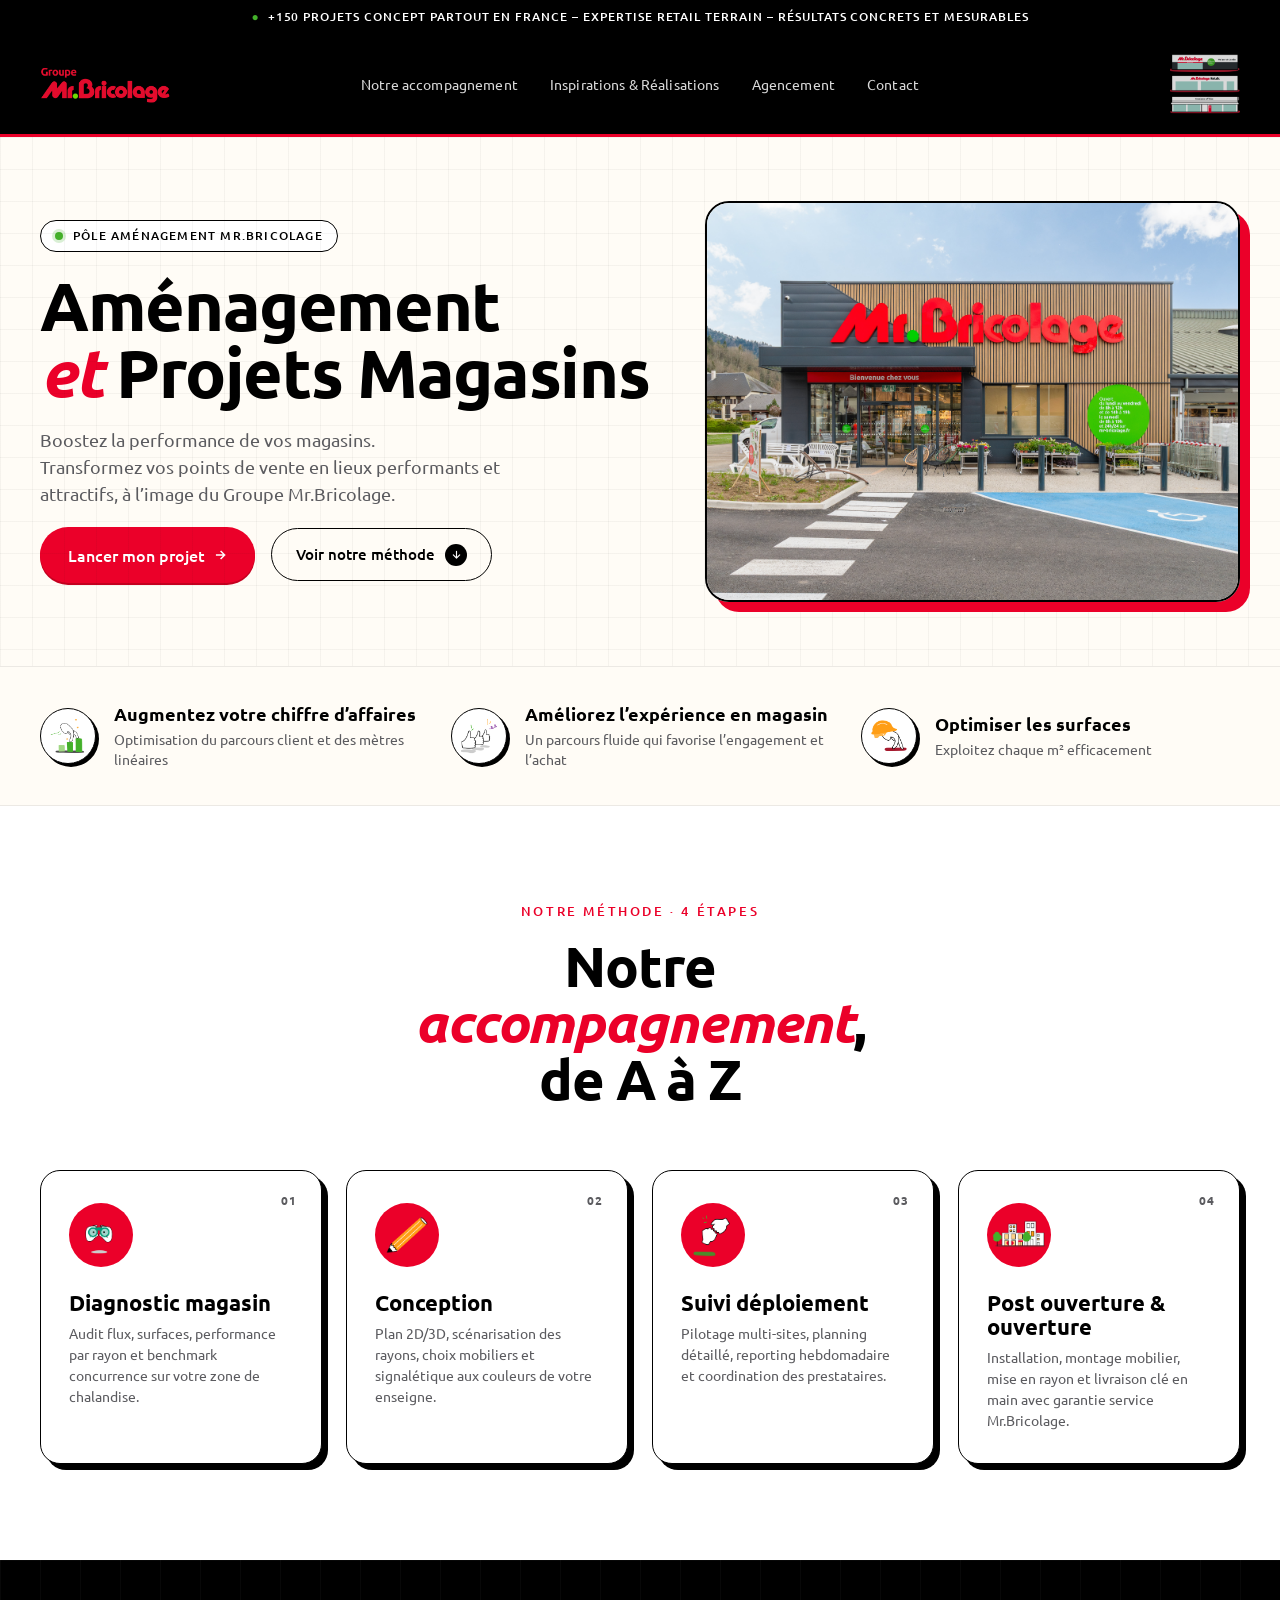
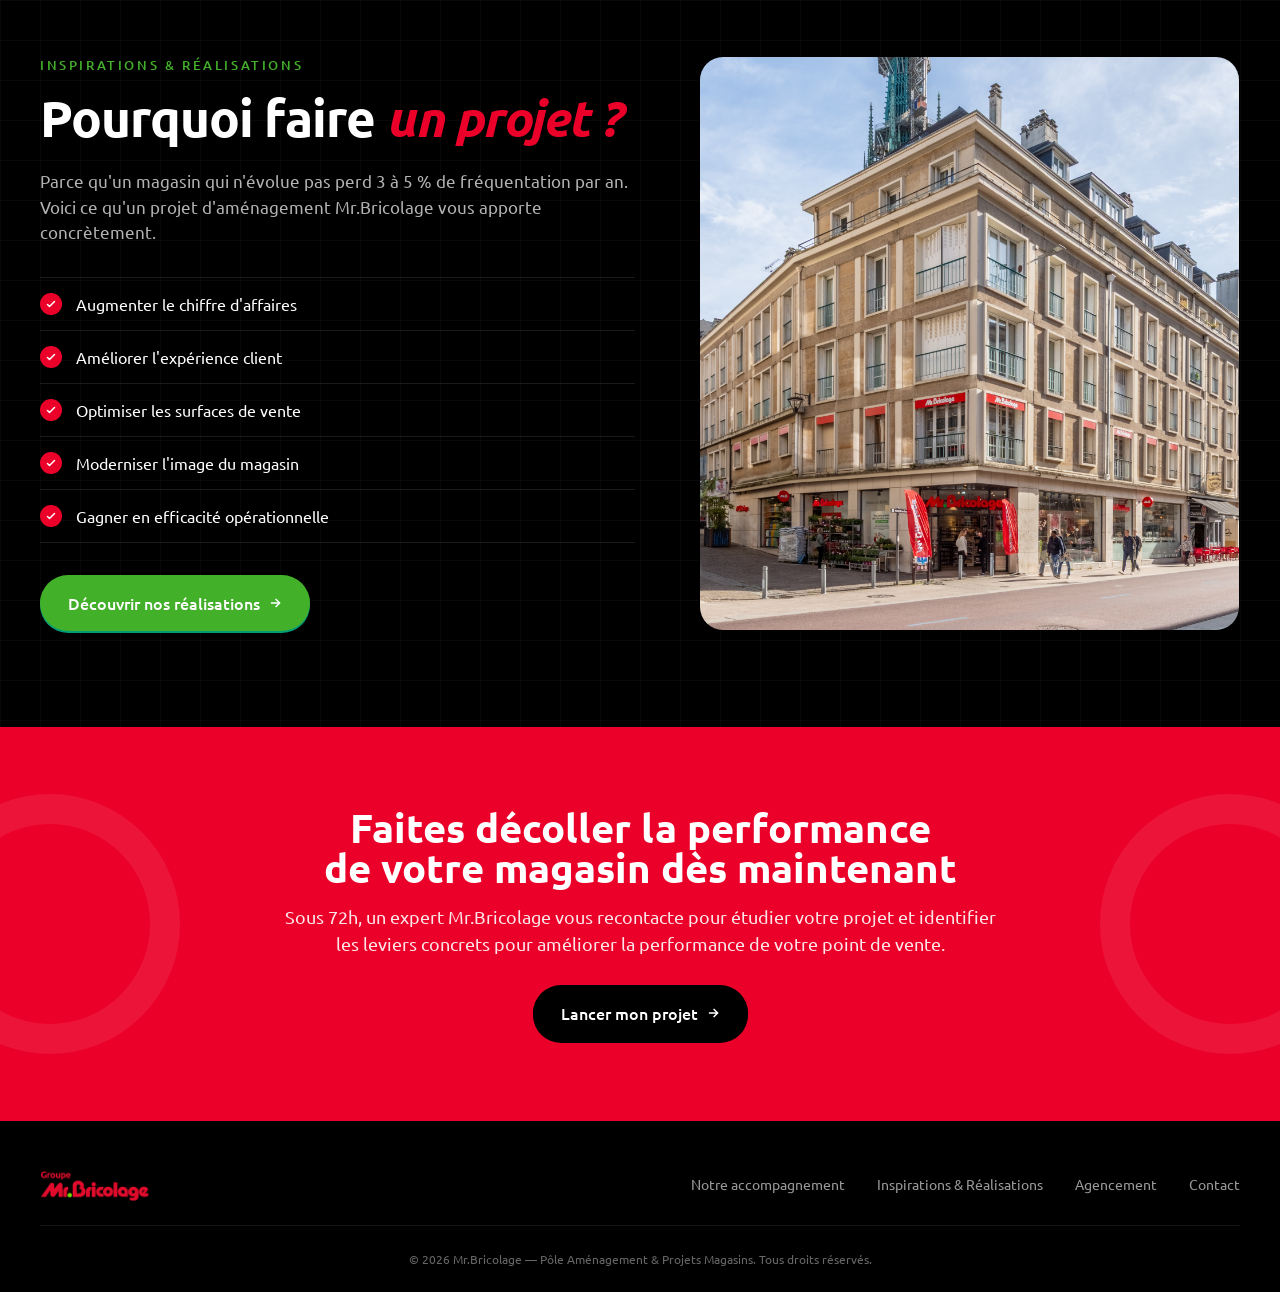
==== index.html @ 167e5263 "AAA" ====
<!DOCTYPE html>
<html lang="fr">
<head>
<meta charset="UTF-8">
<meta name="viewport" content="width=device-width, initial-scale=1.0">
<title>Mr.Bricolage — Aménagement et Projets Magasins</title>
<link rel="preconnect" href="https://fonts.googleapis.com">
<link rel="preconnect" href="https://fonts.gstatic.com" crossorigin>
<link href="https://fonts.googleapis.com/css2?family=Ubuntu:wght@300;400;500;700&display=swap" rel="stylesheet">
<link rel="stylesheet" href="styles.css">
</head>
<body>

<!-- TOP ALERT BAR -->
<div class="alert-bar">
  <span>●</span>+150 projets concept partout en France – Expertise retail terrain – Résultats concrets et mesurables
</div>

<!-- HEADER -->
<header>
  <a class="logo" href="#" onclick="window.scrollTo({top: 0, behavior: 'smooth'}); return false;">
    <img class="logo-img" src="images/logo-gpr-mb.png" alt="Groupe MB logo">
  </a>
  <nav class="main-nav">
    <a href="#">Notre accompagnement</a>
    <a href="#">Inspirations & Réalisations</a>
    <a href="#">Agencement</a>
    <a href="#contact">Contact</a>
  </nav>
  <img class="nav-all-mb" src="images/all-mb.png" alt="Toutes les enseignes Mr.Bricolage">
  <button class="burger" aria-label="Menu" onclick="this.classList.toggle('open'); document.getElementById('mobile-menu').classList.toggle('open')">
    <span></span><span></span><span></span>
  </button>
  <div class="mobile-menu" id="mobile-menu">
    <a href="#">Notre accompagnement</a>
    <a href="#">Inspirations & Réalisations</a>
    <a href="#">Agencement</a>
    <a href="#contact" onclick="document.getElementById('mobile-menu').classList.remove('open'); document.querySelector('.burger').classList.remove('open')">Contact</a>
  </div>
</header>

<!-- HERO -->
<section class="hero">
  <div class="hero-grid-bg"></div>
  <div class="hero-inner">
  <div class="hero-content">
    <div class="hero-eyebrow">Pôle Aménagement Mr.Bricolage</div>
    <h1 class="display hero-title">
      Aménagement
      <span class="line2"><em>et</em> Projets Magasins</span>
    </h1>
    <p class="hero-subtitle">Boostez la performance de vos magasins.<br>
      Transformez vos points de vente en lieux performants et attractifs, à l’image du Groupe Mr.Bricolage.</p>
    <div class="hero-actions">
      <a href="#contact" class="btn-cta large">
        Lancer mon projet
        <svg fill="none" stroke="currentColor" stroke-width="2.5" viewBox="0 0 24 24"><path d="M5 12h14M13 5l7 7-7 7"/></svg>
      </a>
      <a href="#accompagnement" class="btn-outline">
        Voir notre méthode
        <span class="arrow-down">
          <svg fill="none" stroke="currentColor" stroke-width="2.5" viewBox="0 0 24 24"><path d="M12 5v14M5 13l7 7 7-7" stroke-linecap="round" stroke-linejoin="round"/></svg>
        </span>
      </a>
    </div>
  </div>
  
    <div class="hero-image">
      <img src="images/mb-magasin-1.jpeg" alt="Magasin Mr.Bricolage aménagé">
    </div>
  </div>
</section>

<!-- BENEFIT STRIP -->
<div class="benefit-strip">
  <div class="benefit-grid">
    <div class="benefit">
        <div class="benefit-icon">
          <img src="images\mb-evo-vert.png" alt="illustration-pièce">
        </div>
        <div class="benefit-text">
        <strong>Augmentez votre chiffre d’affaires</strong>
        <span>Optimisation du parcours client et des mètres linéaires</span>
      </div>
    </div>
    <div class="benefit">
      <div class="benefit-icon">
        <img src="images\mb-pouces.png" alt="illustration-pouces">
      </div>
      <div class="benefit-text">
        <strong>Améliorez l’expérience en magasin</strong>
        <span>Un parcours fluide qui favorise l’engagement et l’achat</span>
      </div>
    </div>
    <div class="benefit">
      <div class="benefit-icon">
        <img src="images\mb-casque.png" alt="illustration-casque">
      </div>
      <div class="benefit-text">
        <strong>Optimiser les surfaces</strong>
        <span>Exploitez chaque m² efficacement</span>
      </div>
    </div>
  </div>
</div>


<!-- NOTRE ACCOMPAGNEMENT -->
<section class="section" id="accompagnement">
  <div class="section-inner">
    <div class="section-header">
      <div class="section-eyebrow">Notre méthode · 4 étapes</div>
      <h2 class="display section-title">Notre <em>accompagnement</em>,<br>de A à Z</h2>
    </div>

    <div class="accompagnement-grid">
      <div class="acc-card">
        <div class="acc-num">01</div>
        <div class="acc-icon">
          <img src="images\mb-jumelles.png" alt="ilustration-jumelles">
        </div>
        <h3 class="acc-title">Diagnostic magasin</h3>
        <p class="acc-desc">Audit flux, surfaces, performance par rayon et benchmark concurrence sur votre zone de chalandise.</p>
      </div>

      <div class="acc-card">
        <div class="acc-num">02</div>
        <div class="acc-icon">
          <img src="images\mb-crayon.png" alt="ilustration-crayon">
        </div>
        <h3 class="acc-title">Conception</h3>
        <p class="acc-desc">Plan 2D/3D, scénarisation des rayons, choix mobiliers et signalétique aux couleurs de votre enseigne.</p>
      </div>

      <div class="acc-card">
        <div class="acc-num">03</div>
        <div class="acc-icon">
          <img src="images\mb-check.png" alt="ilustration-check">
        </div>  
        <h3 class="acc-title">Suivi déploiement</h3>
        <p class="acc-desc">Pilotage multi-sites, planning détaillé, reporting hebdomadaire et coordination des prestataires.</p>
      </div>

      <div class="acc-card">
        <div class="acc-num">04</div>
        <div class="acc-icon">
          <img src="images\mb-magasin.png" alt="ilustration-magasin">
        </div>
        <h3 class="acc-title">Post ouverture & ouverture</h3>
        <p class="acc-desc">Installation, montage mobilier, mise en rayon et livraison clé en main avec garantie service Mr.Bricolage.</p>
      </div>
    </div>
  </div>
</section>


<!-- INSPIRATIONS & REALISATIONS - PLACEHOLDERS -->
<section class="inspirations" id="inspirations">
  <div class="inspirations-inner">
    

    <div>
      <div class="insp-eyebrow">Inspirations & Réalisations</div>
      <h2 class="display insp-title">Pourquoi faire <em>un projet&nbsp;?</em></h2>
      <p class="insp-sub">Parce qu'un magasin qui n'évolue pas perd 3 à 5 % de fréquentation par an. Voici ce qu'un projet d'aménagement Mr.Bricolage vous apporte concrètement.</p>

      <ul class="why-list">
        <li>
          <span class="check">
            <svg width="12" height="12" fill="none" stroke="white" stroke-width="3" viewBox="0 0 24 24"><path d="M5 13l4 4L19 7" stroke-linecap="round" stroke-linejoin="round"/></svg>
          </span>
          Augmenter le chiffre d'affaires
        </li>
        <li>
          <span class="check">
            <svg width="12" height="12" fill="none" stroke="white" stroke-width="3" viewBox="0 0 24 24"><path d="M5 13l4 4L19 7" stroke-linecap="round" stroke-linejoin="round"/></svg>
          </span>
          Améliorer l'expérience client
        </li>
        <li>
          <span class="check">
            <svg width="12" height="12" fill="none" stroke="white" stroke-width="3" viewBox="0 0 24 24"><path d="M5 13l4 4L19 7" stroke-linecap="round" stroke-linejoin="round"/></svg>
          </span>
          Optimiser les surfaces de vente
        </li>
        <li>
          <span class="check">
            <svg width="12" height="12" fill="none" stroke="white" stroke-width="3" viewBox="0 0 24 24"><path d="M5 13l4 4L19 7" stroke-linecap="round" stroke-linejoin="round"/></svg>
          </span>
          Moderniser l'image du magasin
        </li>
        <li>
          <span class="check">
            <svg width="12" height="12" fill="none" stroke="white" stroke-width="3" viewBox="0 0 24 24"><path d="M5 13l4 4L19 7" stroke-linecap="round" stroke-linejoin="round"/></svg>
          </span>
          Gagner en efficacité opérationnelle
        </li>
      </ul>

      <a href="#contact" class="btn-cta green large">
        Découvrir nos réalisations
        <svg fill="none" stroke="currentColor" stroke-width="2.5" viewBox="0 0 24 24"><path d="M5 12h14M13 5l7 7-7 7"/></svg>
      </a>
    </div>
    <div class="insp-image">
      <img src="images\mb-magasin-2.jpeg" alt="Magasin Mr.Bricolage aménagé">
    </div>
  </div>
</section>

<!-- CTA BAND -->
<section class="cta-band" id="contact">
  <div class="cta-band-inner">
    <h2>Faites décoller la performance<br> de votre magasin dès maintenant</h2>
    <p>Sous 72h, un expert Mr.Bricolage vous recontacte pour étudier votre projet et identifier les leviers concrets pour améliorer la performance de votre point de vente.

 </p>
    <a href="#" class="btn-cta dark large">
      Lancer mon projet
      <svg fill="none" stroke="currentColor" stroke-width="2.5" viewBox="0 0 24 24"><path d="M5 12h14M13 5l7 7-7 7"/></svg>
    </a>
  </div>
</section>

<!-- FOOTER -->
<footer>
  <div class="footer-inner">
    <img class="logo-img" src="images\logo-gpr-mb.png" alt="Groupe MB logo">
    <div class="footer-links">
      <a href="#">Notre accompagnement</a>
      <a href="#">Inspirations & Réalisations</a>
      <a href="#">Agencement</a>
      <a href="#contact">Contact</a>
    </div>
  </div>
  <div class="footer-bottom">
    © 2026 Mr.Bricolage — Pôle Aménagement & Projets Magasins. Tous droits réservés.
  </div>
</footer>

</body>
</html>
---- styles.css ----
:root {
    --brico-red: #eb0029;
    --brico-red-dark: #C4001F;
    --brico-green: #43b02a;
    --brico-green-dark: #009b77;
    --brico-black: #000000;
    --brico-cream: #FFFFFF;
    --brico-paper: #FFFCF6;
    --brico-line: #1A1A1C;
    --brico-grey: #5B5B5F;
    --brico-grey-light: #ECE7DD;
  }

  * { box-sizing: border-box; margin: 0; padding: 0; }
  html { scroll-behavior: smooth; }

  body {
    font-family: 'Ubuntu', sans-serif;
    background: var(--brico-cream);
    color: var(--brico-black);
    line-height: 1.5;
    overflow-x: hidden;
    -webkit-font-smoothing: antialiased;
  }

  .display { font-family: 'Ubuntu', sans-serif; font-weight: 700; letter-spacing: -0.02em; }

  /* ===== TOP ALERT BAR ===== */
  .alert-bar {
    background: var(--brico-black);
    color: white;
    font-size: 12px;
    padding: 8px 0;
    text-align: center;
    letter-spacing: 0.08em;
    text-transform: uppercase;
    font-weight: 500;
  }
  .alert-bar span { color: var(--brico-green); margin-right: 8px; }

  /* ===== HEADER ===== */
  header {
    background: var(--brico-black);
    padding: 20px 40px;
    display: flex;
    align-items: center;
    justify-content: space-between;
    position: sticky;
    top: 0;
    z-index: 100;
    border-bottom: 3px solid var(--brico-red);
  }
  .logo {
  display: flex;
  align-items: center;
  cursor: pointer;
  text-decoration: none;
  transition: opacity 0.2s;
}

.logo:hover {
  opacity: 0.8;
}



  .logo-img { height: 38px; display: block; }
  .logo-divider {
    width: 1px;
    height: 26px;
    background: rgba(255,255,255,0.2);
  }
  .logo-tagline {
    color: white;
    font-family: 'Ubuntu', sans-serif;
    font-weight: 500;
    font-size: 14px;
    letter-spacing: -0.01em;
    line-height: 1.1;
  }
  .logo-tagline small {
    display: block;
    font-size: 10px;
    color: rgba(255,255,255,0.55);
    text-transform: uppercase;
    letter-spacing: 0.15em;
    font-weight: 400;
    margin-top: 2px;
  }

nav.main-nav {
  position: absolute;
  left: 50%;
  transform: translateX(-50%);
  display: flex;
  align-items: center;
  gap: 32px;
}
nav.main-nav a {
  color: rgba(255,255,255,0.85);
  text-decoration: none;
  font-weight: 400;
  font-size: 14px;
  letter-spacing: 0.01em;
  transition: color 0.2s;
  position: relative;
}
nav.main-nav a:hover { color: white; }
nav.main-nav a:hover::after {
  content: '';
  position: absolute;
  bottom: -6px;
  left: 0; right: 0;
  height: 2px;
  background: var(--brico-green);
}
.nav-all-mb {
  height: 60px;
  max-height: 100%;
  object-fit: contain;
  opacity: 0.85;
  margin-left: 8px;
  transition: opacity 0.2s;
}
.nav-all-mb:hover { opacity: 1; }

/* Burger */
.burger {
  display: none;
  flex-direction: column;
  justify-content: center;
  gap: 5px;
  background: none;
  border: 1.5px solid rgba(255,255,255,0.3);
  border-radius: 8px;
  padding: 8px 10px;
  cursor: pointer;
}
.burger span {
  display: block;
  width: 20px;
  height: 2px;
  background: white;
  border-radius: 2px;
  transition: all 0.25s ease;
  transform-origin: center;
}
/* Animation croix */
.burger.open span:nth-child(1) { transform: translateY(7px) rotate(45deg); }
.burger.open span:nth-child(2) { opacity: 0; transform: scaleX(0); }
.burger.open span:nth-child(3) { transform: translateY(-7px) rotate(-45deg); }

/* Menu mobile */
.mobile-menu {
  display: none;
  position: absolute;
  top: 100%;
  left: 0; right: 0;
  background: var(--brico-black);
  border-top: 1px solid rgba(255,255,255,0.08);
  border-bottom: 3px solid var(--brico-red);
  flex-direction: column;
  padding: 8px 0;
  z-index: 99;
}
.mobile-menu.open { display: flex; }
.mobile-menu a {
  color: rgba(255,255,255,0.85);
  text-decoration: none;
  font-size: 15px;
  font-weight: 400;
  padding: 14px 24px;
  border-bottom: 1px solid rgba(255,255,255,0.06);
  transition: background 0.15s, color 0.15s;
}
.mobile-menu a:last-child { border-bottom: none; }
.mobile-menu a:hover { background: rgba(255,255,255,0.05); color: white; }

@media (max-width: 980px) {
  nav.main-nav { display: none; }
  .nav-all-mb { display: none; }
  .burger { display: flex; }
}

  .btn-cta {
    background: var(--brico-red);
    color: white;
    padding: 12px 22px;
    border: none;
    border-radius: 999px;
    font-family: 'Ubuntu', sans-serif;
    font-weight: 500;
    font-size: 14px;
    cursor: pointer;
    text-decoration: none;
    display: inline-flex;
    align-items: center;
    gap: 8px;
    transition: all 0.2s;
    box-shadow: 0 2px 0 var(--brico-red-dark);
  }
  .btn-cta:hover {
    transform: translateY(-1px);
    box-shadow: 0 4px 0 var(--brico-red-dark);
    background: #FF1A38;
  }
  .btn-cta:active {
    transform: translateY(2px);
    box-shadow: 0 0 0 var(--brico-red-dark);
  }
  .btn-cta svg { width: 14px; height: 14px; }

  /* ===== HERO ===== */
  .hero {
    background: var(--brico-paper);
    padding: 0 40px 64px;
    position: relative;
  }
  .hero-grid-bg {
    position: absolute;
    inset: 0;
    background-image:
      linear-gradient(rgba(14,14,16,0.04) 1px, transparent 1px),
      linear-gradient(90deg, rgba(14,14,16,0.04) 1px, transparent 1px);
    background-size: 32px 32px;
    pointer-events: none;
  }

  .hero-inner {
    max-width: 1280px;
    margin: 0 auto;
    display: grid;
    grid-template-columns: 1fr 1fr;
    gap: 56px;
    align-items: center;
    padding-top: 64px;
  }

  .hero-content {
    display: flex;
    flex-direction: column;
    align-items: flex-start;
    gap: 20px;
  }

  .hero-eyebrow {
    display: inline-flex;
    align-items: center;
    gap: 10px;
    background: white;
    border: 1.5px solid var(--brico-black);
    padding: 6px 14px;
    border-radius: 999px;
    font-size: 12px;
    font-weight: 500;
    text-transform: uppercase;
    letter-spacing: 0.1em;
  }
  .hero-eyebrow::before {
    content: '';
    width: 8px;
    height: 8px;
    background: var(--brico-green);
    border-radius: 50%;
    box-shadow: 0 0 0 3px rgba(67,176,42,0.2);
  }

  .hero-title {
    font-size: clamp(38px, 5.5vw, 68px);
    line-height: 0.98;
    margin: 0;
  }

  .hero-subtitle {
    font-size: 18px;
    color: var(--brico-grey);
    max-width: 520px;
    line-height: 1.5;
    margin: 0;
  }

  .hero-actions {
    display: flex;
    align-items: center;
    gap: 16px;
    flex-wrap: wrap;
    margin: 0;
  }

  /* Image hero — traitement graphique néo-brutaliste */
  .hero-image {
    position: relative;
    width: 100%;
    aspect-ratio: 4 / 3;
    border-radius: 24px;
    border: 2px solid var(--brico-black);
    box-shadow: 10px 10px 0 var(--brico-red);
    overflow: hidden;
    flex-shrink: 0;
  }

  .hero-image img {
    width: 100%;
    height: 100%;
    object-fit: cover;
    display: block;
  }



 
  @media (max-width: 980px) {
    .hero {
      padding: 0 24px 48px;
    }
    .hero-inner {
      grid-template-columns: 1fr;
      padding-top: 48px;
      gap: 36px;
    }
    .hero-image {
      aspect-ratio: 16 / 9;
      max-width: 560px;
      margin: 0 auto;
      box-shadow: 6px 6px 0 var(--brico-red);
    }
  }

  .hero-title .line2 {
    display: block;
    color: var(--brico-black);
    white-space: nowrap;
  }
  .hero-title .line2 em {
    font-style: italic;
    color: var(--brico-red);
    font-weight: 700;
  }
  .btn-cta.large {
    padding: 16px 28px;
    font-size: 16px;
  }

  /* Nouveau bouton "Voir notre méthode" — outline, indique scroll */
  .btn-outline {
    background: transparent;
    color: var(--brico-black);
    padding: 14px 24px;
    border: 1.5px solid var(--brico-black);
    border-radius: 999px;
    font-family: 'Ubuntu', sans-serif;
    font-weight: 500;
    font-size: 15px;
    cursor: pointer;
    text-decoration: none;
    display: inline-flex;
    align-items: center;
    gap: 10px;
    transition: all 0.25s ease;
    position: relative;
    overflow: hidden;
  }
  .btn-outline .arrow-down {
    width: 22px;
    height: 22px;
    border-radius: 50%;
    background: var(--brico-black);
    color: white;
    display: grid;
    place-items: center;
    transition: transform 0.25s ease;
  }
  .btn-outline .arrow-down svg { width: 11px; height: 11px; }
  .btn-outline:hover {
    background: var(--brico-black);
    color: white;
  }
  .btn-outline:hover .arrow-down {
    background: var(--brico-green);
    transform: translateY(3px);
  }

 
  
   /* ===== BENEFIT STRIP ===== */
  .benefit-strip {
    background: var(--brico-paper);
    padding: 36px 40px;
    border-top: 1px solid rgba(14,14,16,0.08);
    border-bottom: 1px solid rgba(14,14,16,0.08);
  }
  .benefit-grid {
    max-width: 1280px;
    margin: 0 auto;
    display: grid;
    grid-template-columns: repeat(3, 1fr);
    gap: 32px;
  }
  .benefit {
    display: flex;
    align-items: center;
    gap: 18px;
  }
  .benefit-icon {
    width: 56px;
    height: 56px;
    flex-shrink: 0;
    background: white;
    border: 1.5px solid var(--brico-black);
    border-radius: 50%;
    display: grid;
    place-items: center;
    color: var(--brico-red);
    box-shadow: 3px 3px 0 var(--brico-black);
  }
  .benefit-text { line-height: 1.25; }
  .benefit-text strong {
    font-family: 'Ubuntu', sans-serif;
    font-weight: 700;
    font-size: 18px;
    display: block;
    margin-bottom: 2px;
  }
  .benefit-text span { color: var(--brico-grey); font-size: 14px; }

  /* ===== SECTION GENERIQUE ===== */
  .section {
    padding: 96px 40px;
    position: relative;
  }
  .section-inner { max-width: 1280px; margin: 0 auto; }

  .section-header {
    text-align: center;
    margin-bottom: 64px;
  }
  .section-eyebrow {
    color: var(--brico-red);
    font-family: 'Ubuntu', sans-serif;
    font-weight: 500;
    text-transform: uppercase;
    letter-spacing: 0.2em;
    font-size: 13px;
    margin-bottom: 16px;
  }
  .section-title {
    font-size: clamp(36px, 4.5vw, 56px);
    line-height: 1;
    max-width: 18ch;
    margin: 0 auto;
  }
  .section-title em { color: var(--brico-red); font-style: italic; }

  .accompagnement-grid {
    display: grid;
    grid-template-columns: repeat(4, 1fr);
    gap: 24px;
  }
  .acc-card {
    background: white;
    border: 1.5px solid var(--brico-black);
    border-radius: 20px;
    padding: 32px 28px;
    position: relative;
    transition: all 0.3s cubic-bezier(0.4, 0, 0.2, 1);
    box-shadow: 6px 6px 0 var(--brico-black);
  }
  .acc-card:hover {
    transform: translate(-3px, -3px);
    box-shadow: 9px 9px 0 var(--brico-red);
  }
  .acc-num {
    position: absolute;
    top: 20px;
    right: 24px;
    font-family: 'Ubuntu', sans-serif;
    font-weight: 700;
    font-size: 12px;
    color: var(--brico-grey);
    letter-spacing: 0.1em;
  }
 .acc-icon {
    width: 64px;
    height: 64px;
    background: var(--brico-red);
    border-radius: 50%;
    display: grid;
    place-items: center;
    color: white;
    margin-bottom: 24px;
    position: relative;
  }

  .acc-card:nth-child(2) .acc-icon { background: var(--brico-red); }
  .acc-card:nth-child(3) .acc-icon { background: var(--brico-red); }
  .acc-card:nth-child(4) .acc-icon { background: var(--brico-red); }



  .acc-title {
    font-family: 'Ubuntu', sans-serif;
    font-weight: 700;
    font-size: 22px;
    margin-bottom: 8px;
    line-height: 1.1;
  }
  .acc-desc {
    color: var(--brico-grey);
    font-size: 14px;
    line-height: 1.5;
  }

  /* ===== INSPIRATIONS - PLACEHOLDERS ===== */
  .inspirations {
    background: var(--brico-black);
    color: white;
    padding: 96px 40px;
    position: relative;
    overflow: hidden;
  }
  .inspirations::before {
    content: '';
    position: absolute;
    inset: 0;
    background-image:
      linear-gradient(rgba(255,255,255,0.03) 1px, transparent 1px),
      linear-gradient(90deg, rgba(255,255,255,0.03) 1px, transparent 1px);
    background-size: 40px 40px;
    pointer-events: none;
  }
  .inspirations-inner {
    max-width: 1280px;
    margin: 0 auto;
    display: grid;
    grid-template-columns: 1.1fr 1fr;
    gap: 64px;
    align-items: center;
    position: relative;
  }
  .insp-eyebrow {
    color: var(--brico-green);
    font-family: 'Ubuntu', sans-serif;
    font-weight: 500;
    text-transform: uppercase;
    letter-spacing: 0.2em;
    font-size: 13px;
    margin-bottom: 16px;
  }
  .insp-title {
    font-size: clamp(36px, 4vw, 52px);
    line-height: 1;
    margin-bottom: 24px;
  }
  .insp-title em { color: var(--brico-red); font-style: italic; }
  .insp-sub {
    color: rgba(255,255,255,0.7);
    font-size: 17px;
    margin-bottom: 32px;
    line-height: 1.5;
  }

  .why-list { list-style: none; margin-bottom: 32px; }
  .why-list li {
    display: flex;
    align-items: flex-start;
    gap: 14px;
    padding: 14px 0;
    border-top: 1px solid rgba(255,255,255,0.1);
    font-size: 16px;
    font-weight: 400;
  }
  .why-list li:last-child { border-bottom: 1px solid rgba(255,255,255,0.1); }
  .why-list .check {
    width: 22px;
    height: 22px;
    border-radius: 50%;
    background: var(--brico-red);
    flex-shrink: 0;
    display: grid;
    place-items: center;
    margin-top: 1px;
  }

  .btn-cta.green {
    background: var(--brico-green);
    box-shadow: 0 2px 0 var(--brico-green-dark);
  }
  .btn-cta.green:hover {
    background: #4FC033;
    box-shadow: 0 4px 0 var(--brico-green-dark);
  }

  /* ===== INSPIRATIONS IMAGE ===== */
  .insp-image {
    position: relative;
    width: 100%;
    height: 100%;
    min-height: 500px;
    border: 1.5px solid var(--brico-black);
    border-radius: 24px;
    overflow: hidden;
    transition: all 0.3s cubic-bezier(0.4, 0, 0.2, 1);
  }
  .insp-image:hover {
    transform: translate(-4px, -4px);
    box-shadow: 12px 12px 0 var(--brico-red);
  }
  .insp-image img {
    width: 100%;
    height: 100%;
    object-fit: cover;
    display: block;
  }

  @media (max-width: 980px) {
    .insp-image {
      min-height: 380px;
    }
  }

  /* ===== CTA BAND ===== */
  .cta-band {
    background: var(--brico-red);
    color: white;
    padding: 80px 40px;
    text-align: center;
    position: relative;
    overflow: hidden;
  }
  .cta-band::before, .cta-band::after {
    content: '';
    position: absolute;
    top: 50%;
    width: 200px;
    height: 200px;
    border: 30px solid rgba(255,255,255,0.08);
    border-radius: 50%;
    transform: translateY(-50%);
  }
  .cta-band::before { left: -80px; }
  .cta-band::after { right: -80px; }

  .cta-band-inner { max-width: 720px; margin: 0 auto; position: relative; z-index: 10; }
  .cta-band h2 {
    font-family: 'Ubuntu', sans-serif;
    font-weight: 700;
    font-size: clamp(32px, 4vw, 40px);
    line-height: 1;
    margin-bottom: 16px;
  }
  .cta-band p {
    font-size: 18px;
    opacity: 0.9;
    margin-bottom: 28px;
  }
  .btn-cta.dark {
    background: var(--brico-black);
    box-shadow: 0 2px 0 #000;
  }
  .btn-cta.dark:hover { background: #2A2A2D; }

  /* ===== FOOTER ===== */
  footer {
    background: var(--brico-black);
    color: rgba(255,255,255,0.6);
    padding: 48px 40px 24px;
    font-size: 14px;
  }
  .footer-inner {
    max-width: 1280px;
    margin: 0 auto;
    display: flex;
    justify-content: space-between;
    align-items: center;
    flex-wrap: wrap;
    gap: 24px;
    padding-bottom: 24px;
    border-bottom: 1px solid rgba(255,255,255,0.08);
    margin-bottom: 24px;
  }
  .footer-inner img { height: 32px; }
  .footer-links { display: flex; gap: 32px; flex-wrap: wrap; }
  .footer-links a { color: rgba(255,255,255,0.6); text-decoration: none; transition: color 0.2s; }
  .footer-links a:hover { color: white; }
  .footer-bottom {
    max-width: 1280px;
    margin: 0 auto;
    text-align: center;
    font-size: 12px;
    color: rgba(255,255,255,0.4);
  }

  /* ===== RESPONSIVE ===== */
  @media (max-width: 980px) {
    .hero { padding: 24px 24px 64px; }
    .section { padding: 64px 24px; }
    .inspirations { padding: 64px 24px; }
    .cta-band { padding: 64px 24px; }
    .benefit-strip { padding: 28px 24px; }
    .benefit-grid { grid-template-columns: 1fr; gap: 20px; }
    .accompagnement-grid { grid-template-columns: repeat(2, 1fr); }
    .inspirations-inner { grid-template-columns: 1fr; gap: 40px; }
    .photo-stack { max-width: 380px; height: 460px; }
    header { padding: 12px 20px; flex-wrap: wrap; gap: 12px; }
    nav.main-nav { display: none; }
    .logo-tagline { font-size: 12px; }
    .logo-tagline small { font-size: 9px; }
    .sv-title { font-size: 20px; }
    .sv-icon { width: 64px; height: 64px; }
    .sv-icon svg { width: 30px; height: 30px; }
  }
  @media (max-width: 600px) {
    .accompagnement-grid { grid-template-columns: 1fr; }
    .hero-actions { flex-direction: column; align-items: stretch; gap: 12px; }
    .hero-actions a { justify-content: center; }
    .footer-inner { flex-direction: column; text-align: center; }
    .sv-corner { display: none; }
  }

  /* Icônes benefit strip */
.benefit-icon img {
  width: 36px;
  height: 36px;
  object-fit: contain;
}

/* Icônes cards accompagnement */
.acc-icon img {
  width: 56px;
  height: 56px;
  object-fit: contain;
}
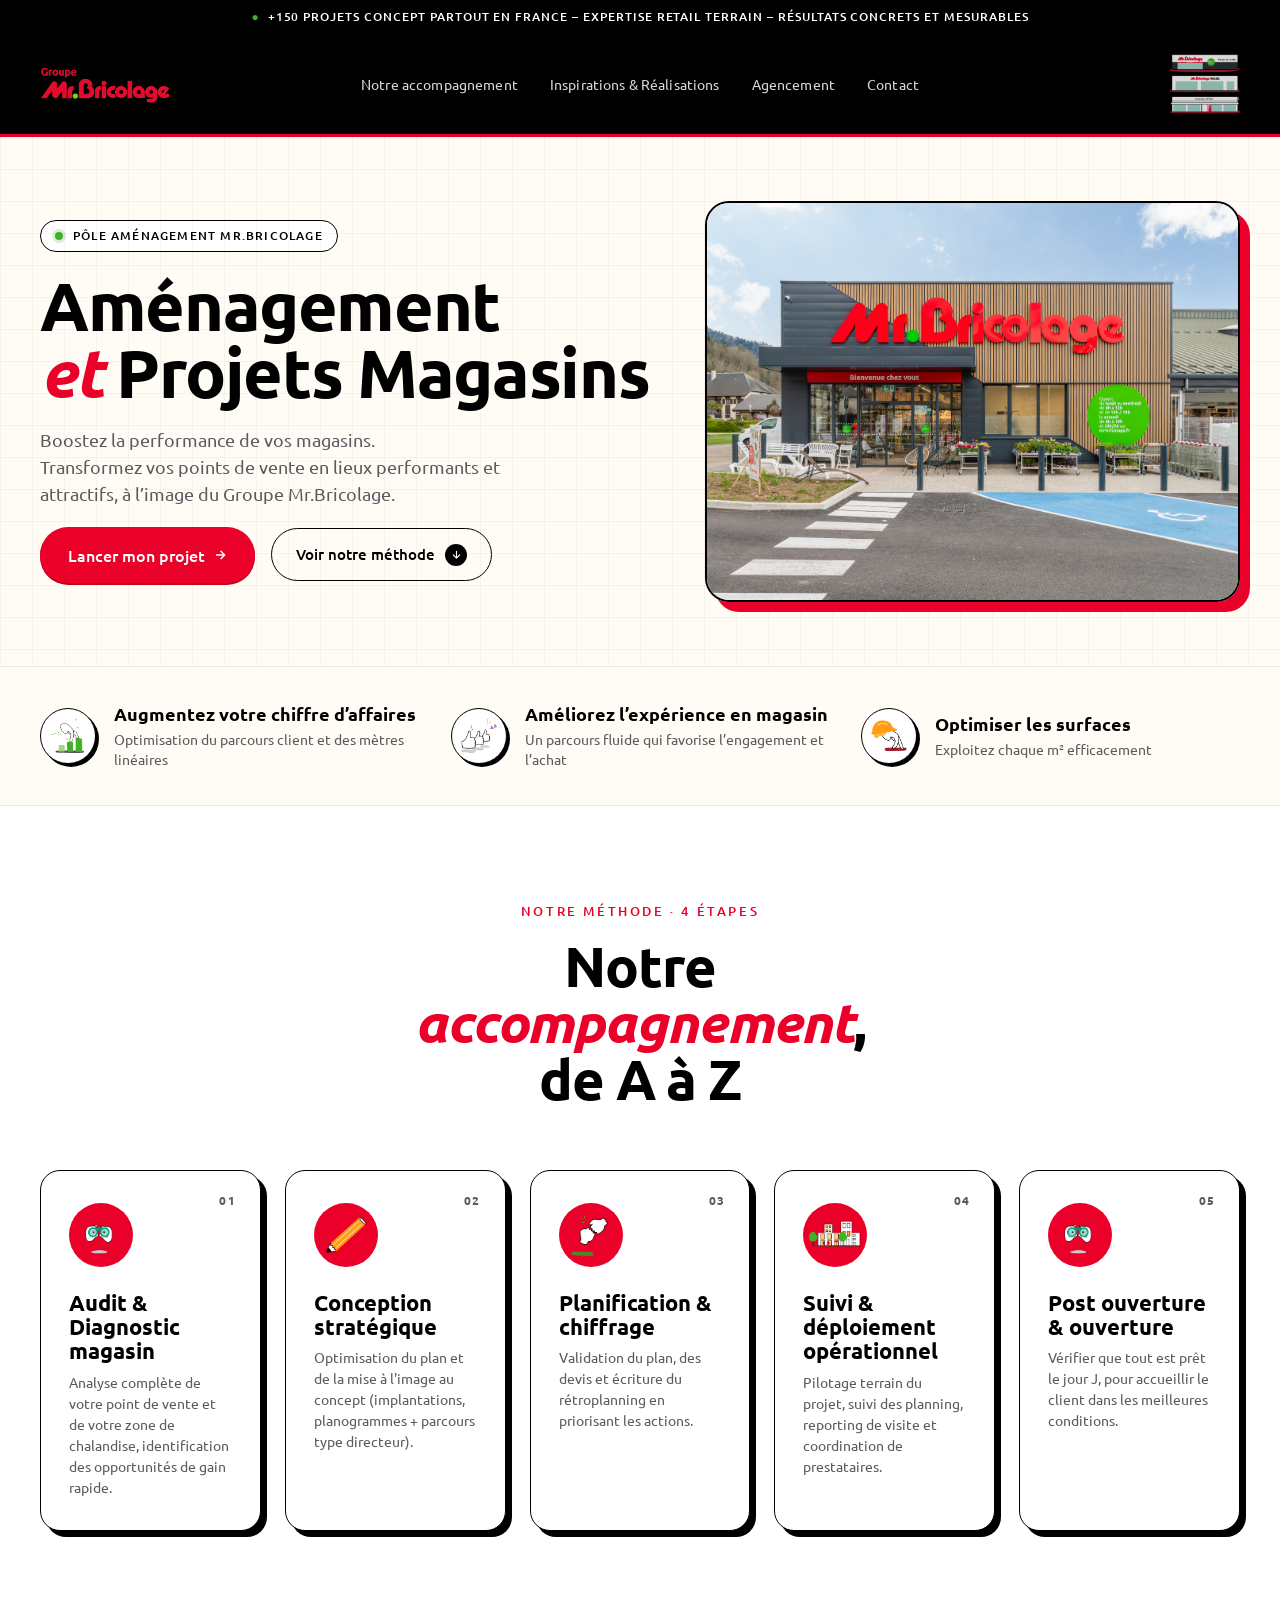
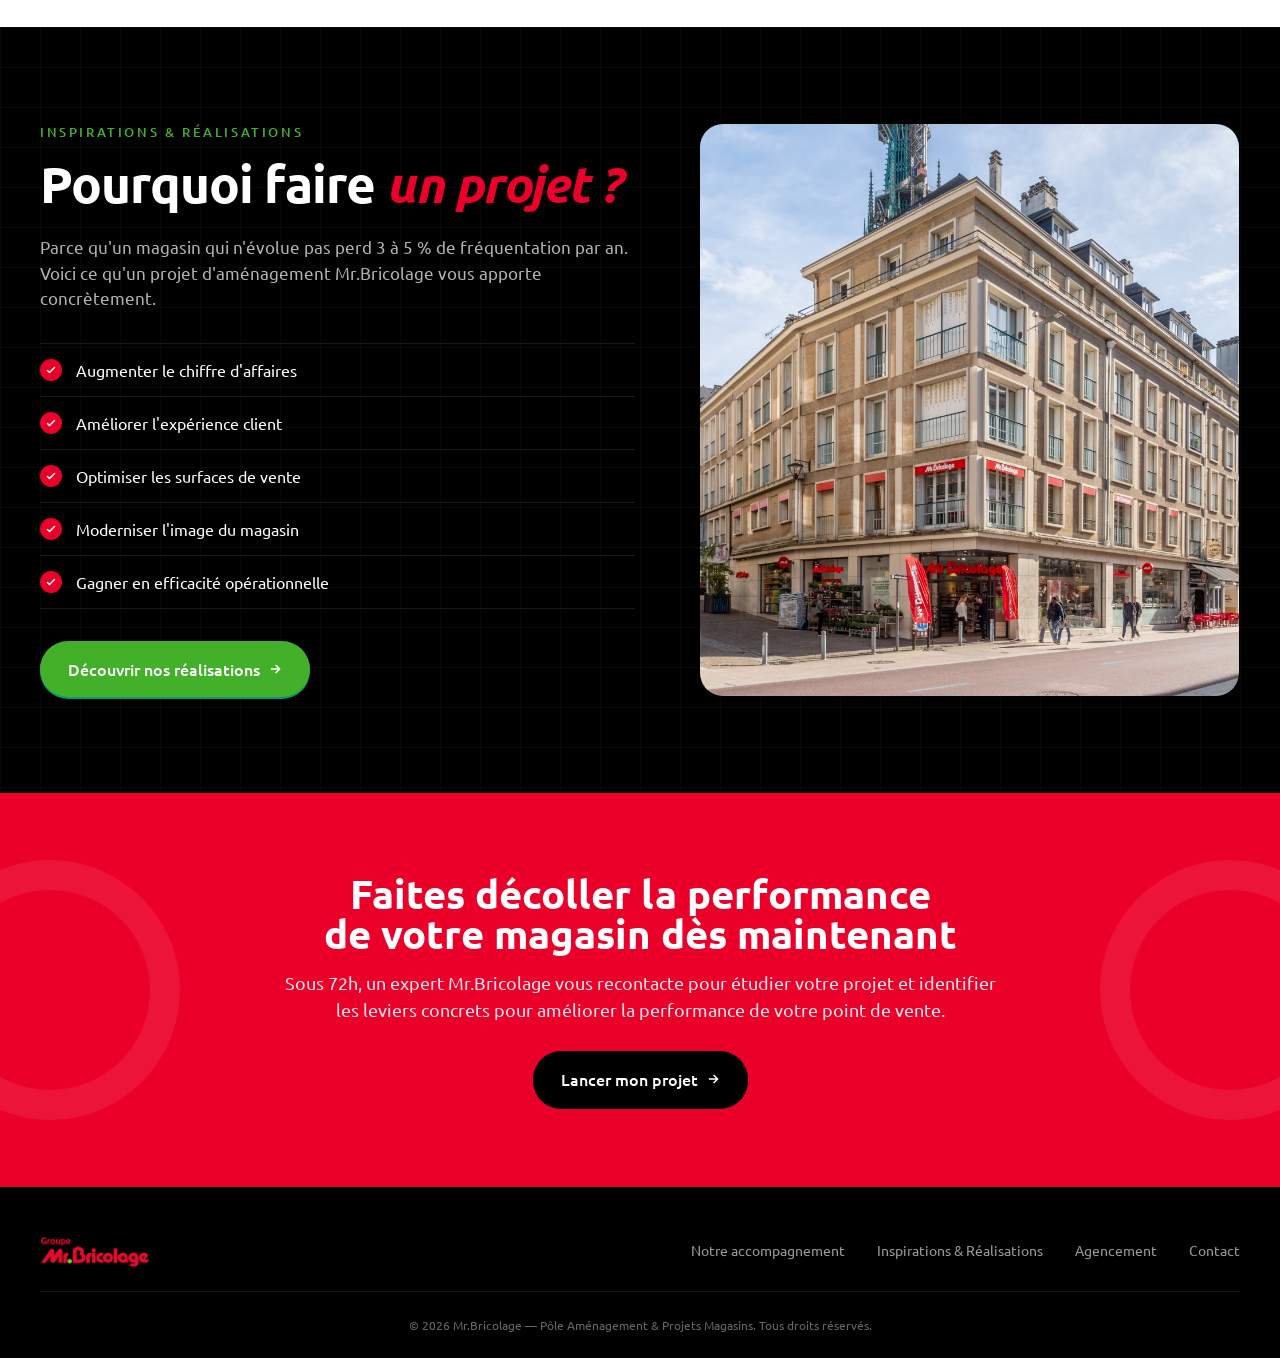
==== commit d1a785c0: "AAA" ====
--- a/index.html
+++ b/index.html
@@ -113,43 +113,54 @@
       <h2 class="display section-title">Notre <em>accompagnement</em>,<br>de A à Z</h2>
     </div>
 
+    
+    
     <div class="accompagnement-grid">
-      <div class="acc-card">
-        <div class="acc-num">01</div>
-        <div class="acc-icon">
-          <img src="images\mb-jumelles.png" alt="ilustration-jumelles">
-        </div>
-        <h3 class="acc-title">Diagnostic magasin</h3>
-        <p class="acc-desc">Audit flux, surfaces, performance par rayon et benchmark concurrence sur votre zone de chalandise.</p>
-      </div>
-
-      <div class="acc-card">
-        <div class="acc-num">02</div>
-        <div class="acc-icon">
-          <img src="images\mb-crayon.png" alt="ilustration-crayon">
-        </div>
-        <h3 class="acc-title">Conception</h3>
-        <p class="acc-desc">Plan 2D/3D, scénarisation des rayons, choix mobiliers et signalétique aux couleurs de votre enseigne.</p>
-      </div>
-
-      <div class="acc-card">
-        <div class="acc-num">03</div>
-        <div class="acc-icon">
-          <img src="images\mb-check.png" alt="ilustration-check">
-        </div>  
-        <h3 class="acc-title">Suivi déploiement</h3>
-        <p class="acc-desc">Pilotage multi-sites, planning détaillé, reporting hebdomadaire et coordination des prestataires.</p>
-      </div>
-
-      <div class="acc-card">
-        <div class="acc-num">04</div>
-        <div class="acc-icon">
-          <img src="images\mb-magasin.png" alt="ilustration-magasin">
-        </div>
-        <h3 class="acc-title">Post ouverture & ouverture</h3>
-        <p class="acc-desc">Installation, montage mobilier, mise en rayon et livraison clé en main avec garantie service Mr.Bricolage.</p>
-      </div>
-    </div>
+  <div class="acc-card">
+    <div class="acc-num">01</div>
+    <div class="acc-icon">
+      <img src="images\mb-jumelles.png" alt="ilustration-jumelles">
+    </div>
+    <h3 class="acc-title">Audit & Diagnostic magasin</h3>
+    <p class="acc-desc">Analyse complète de votre point de vente et de votre zone de chalandise, identification des opportunités de gain rapide.</p>
+  </div>
+
+  <div class="acc-card">
+    <div class="acc-num">02</div>
+    <div class="acc-icon">
+      <img src="images\mb-crayon.png" alt="ilustration-crayon">
+    </div>
+    <h3 class="acc-title">Conception stratégique</h3>
+    <p class="acc-desc">Optimisation du plan et de la mise à l'image au concept (implantations, planogrammes + parcours type directeur).</p>
+  </div>
+
+  <div class="acc-card">
+    <div class="acc-num">03</div>
+    <div class="acc-icon">
+      <img src="images\mb-check.png" alt="ilustration-check">
+    </div>  
+    <h3 class="acc-title">Planification & chiffrage</h3>
+    <p class="acc-desc">Validation du plan, des devis et écriture du rétroplanning en priorisant les actions.</p>
+  </div>
+
+  <div class="acc-card">
+    <div class="acc-num">04</div>
+    <div class="acc-icon">
+      <img src="images\mb-magasin.png" alt="ilustration-magasin">
+    </div>
+    <h3 class="acc-title">Suivi & déploiement opérationnel</h3>
+    <p class="acc-desc">Pilotage terrain du projet, suivi des planning, reporting de visite et coordination de prestataires.</p>
+  </div>
+
+  <div class="acc-card">
+    <div class="acc-num">05</div>
+    <div class="acc-icon">
+      <img src="images\mb-jumelles.png" alt="ilustration-ouverture">
+    </div>
+    <h3 class="acc-title">Post ouverture & ouverture</h3>
+    <p class="acc-desc">Vérifier que tout est prêt le jour J, pour accueillir le client dans les meilleures conditions.</p>
+  </div>
+</div>
   </div>
 </section>
 
--- a/styles.css
+++ b/styles.css
@@ -452,10 +452,41 @@
   .section-title em { color: var(--brico-red); font-style: italic; }
 
   .accompagnement-grid {
-    display: grid;
-    grid-template-columns: repeat(4, 1fr);
-    gap: 24px;
-  }
+  display: grid;
+  grid-template-columns: repeat(5, 1fr);
+  gap: 24px;
+}
+
+/* Desktop moyen : passer à 3 colonnes */
+@media (max-width: 1200px) {
+  .accompagnement-grid {
+    grid-template-columns: repeat(3, 1fr);
+  }
+}
+
+/* Tablette : 2 colonnes */
+@media (max-width: 980px) {
+  .accompagnement-grid {
+    grid-template-columns: repeat(2, 1fr);
+    gap: 20px;
+  }
+  
+  .acc-card {
+    padding: 28px 24px;
+  }
+}
+
+/* Mobile : 1 colonne */
+@media (max-width: 600px) {
+  .accompagnement-grid {
+    grid-template-columns: 1fr;
+    gap: 16px;
+  }
+  
+  .acc-card {
+    padding: 24px 20px;
+  }
+}
   .acc-card {
     background: white;
     border: 1.5px solid var(--brico-black);
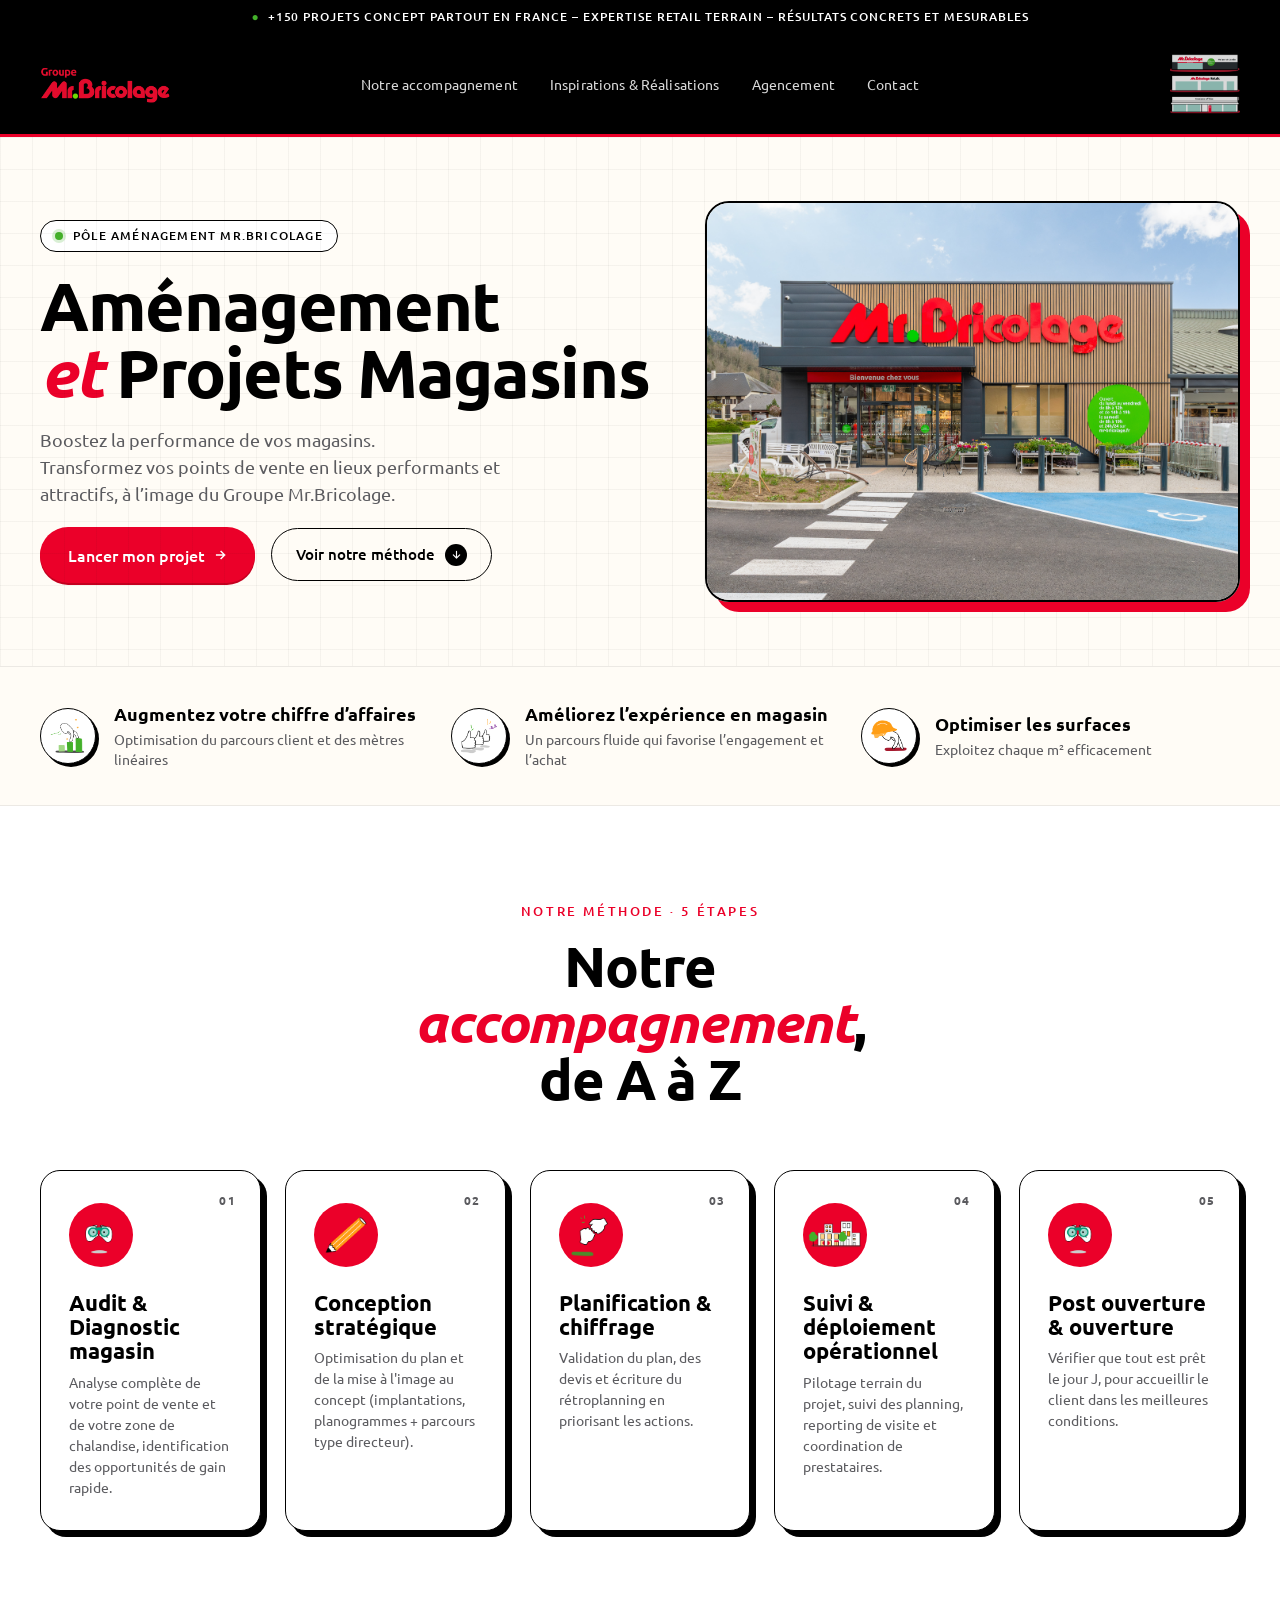
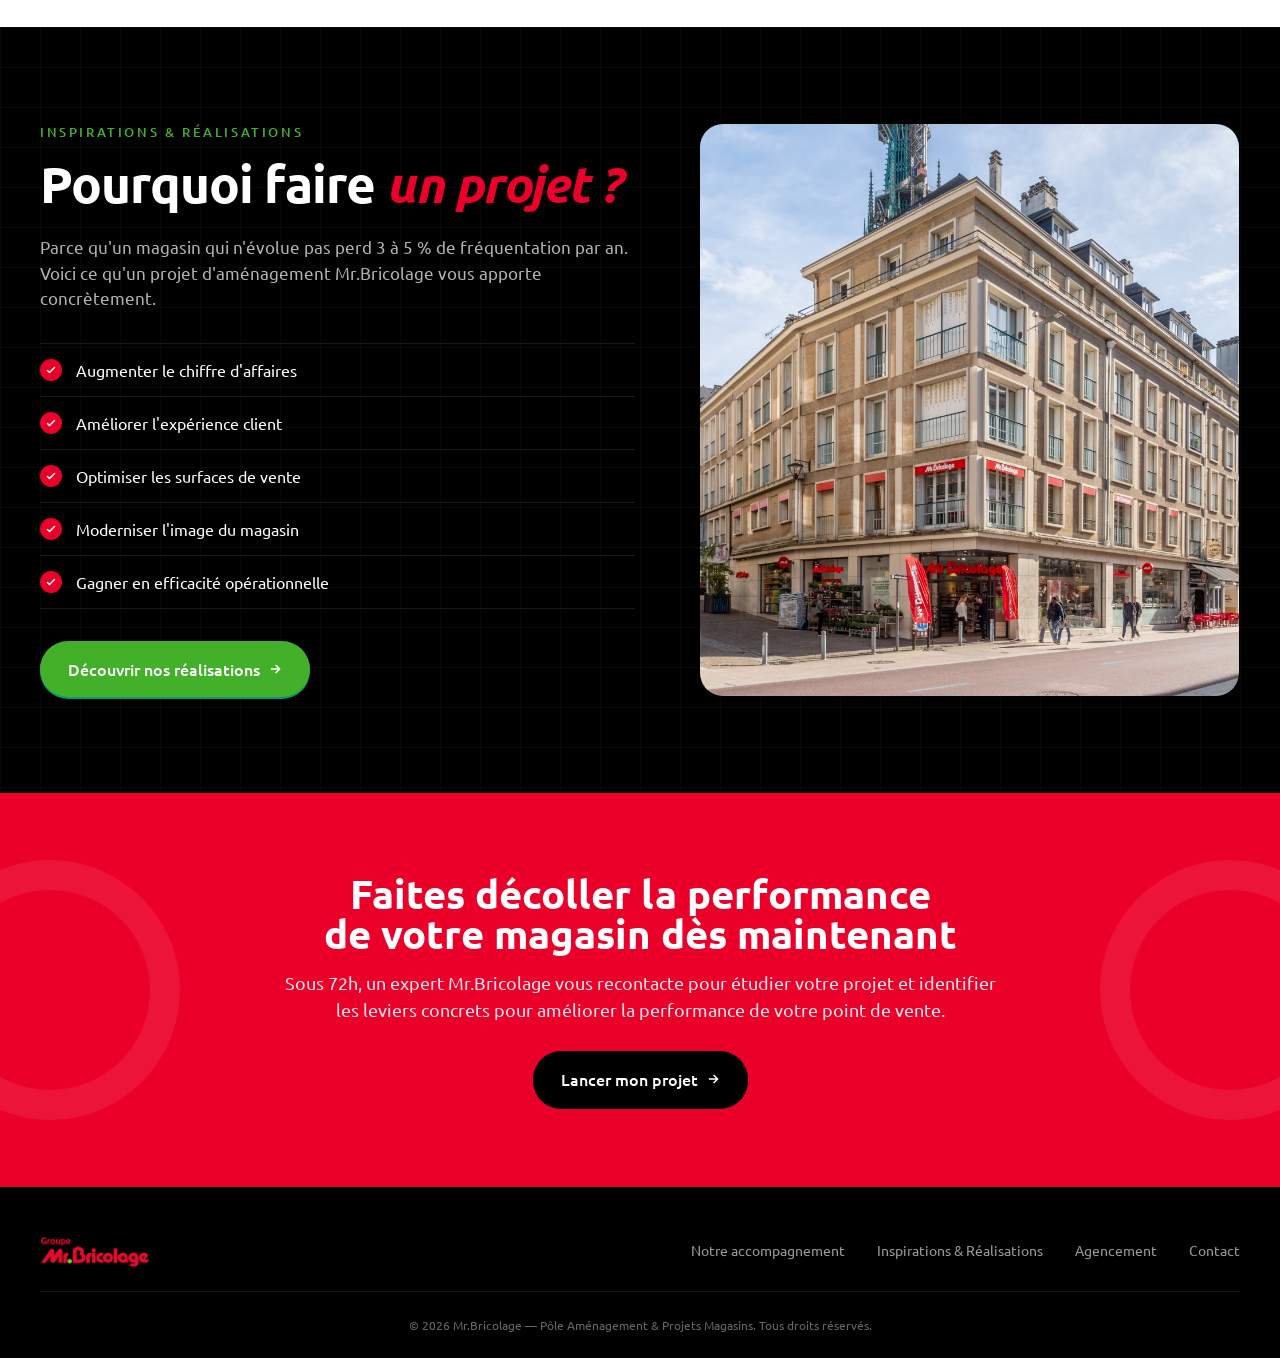
==== commit 55053d4e: "AAA" ====
--- a/index.html
+++ b/index.html
@@ -109,7 +109,7 @@
 <section class="section" id="accompagnement">
   <div class="section-inner">
     <div class="section-header">
-      <div class="section-eyebrow">Notre méthode · 4 étapes</div>
+      <div class="section-eyebrow">Notre méthode · 5 étapes</div>
       <h2 class="display section-title">Notre <em>accompagnement</em>,<br>de A à Z</h2>
     </div>
 
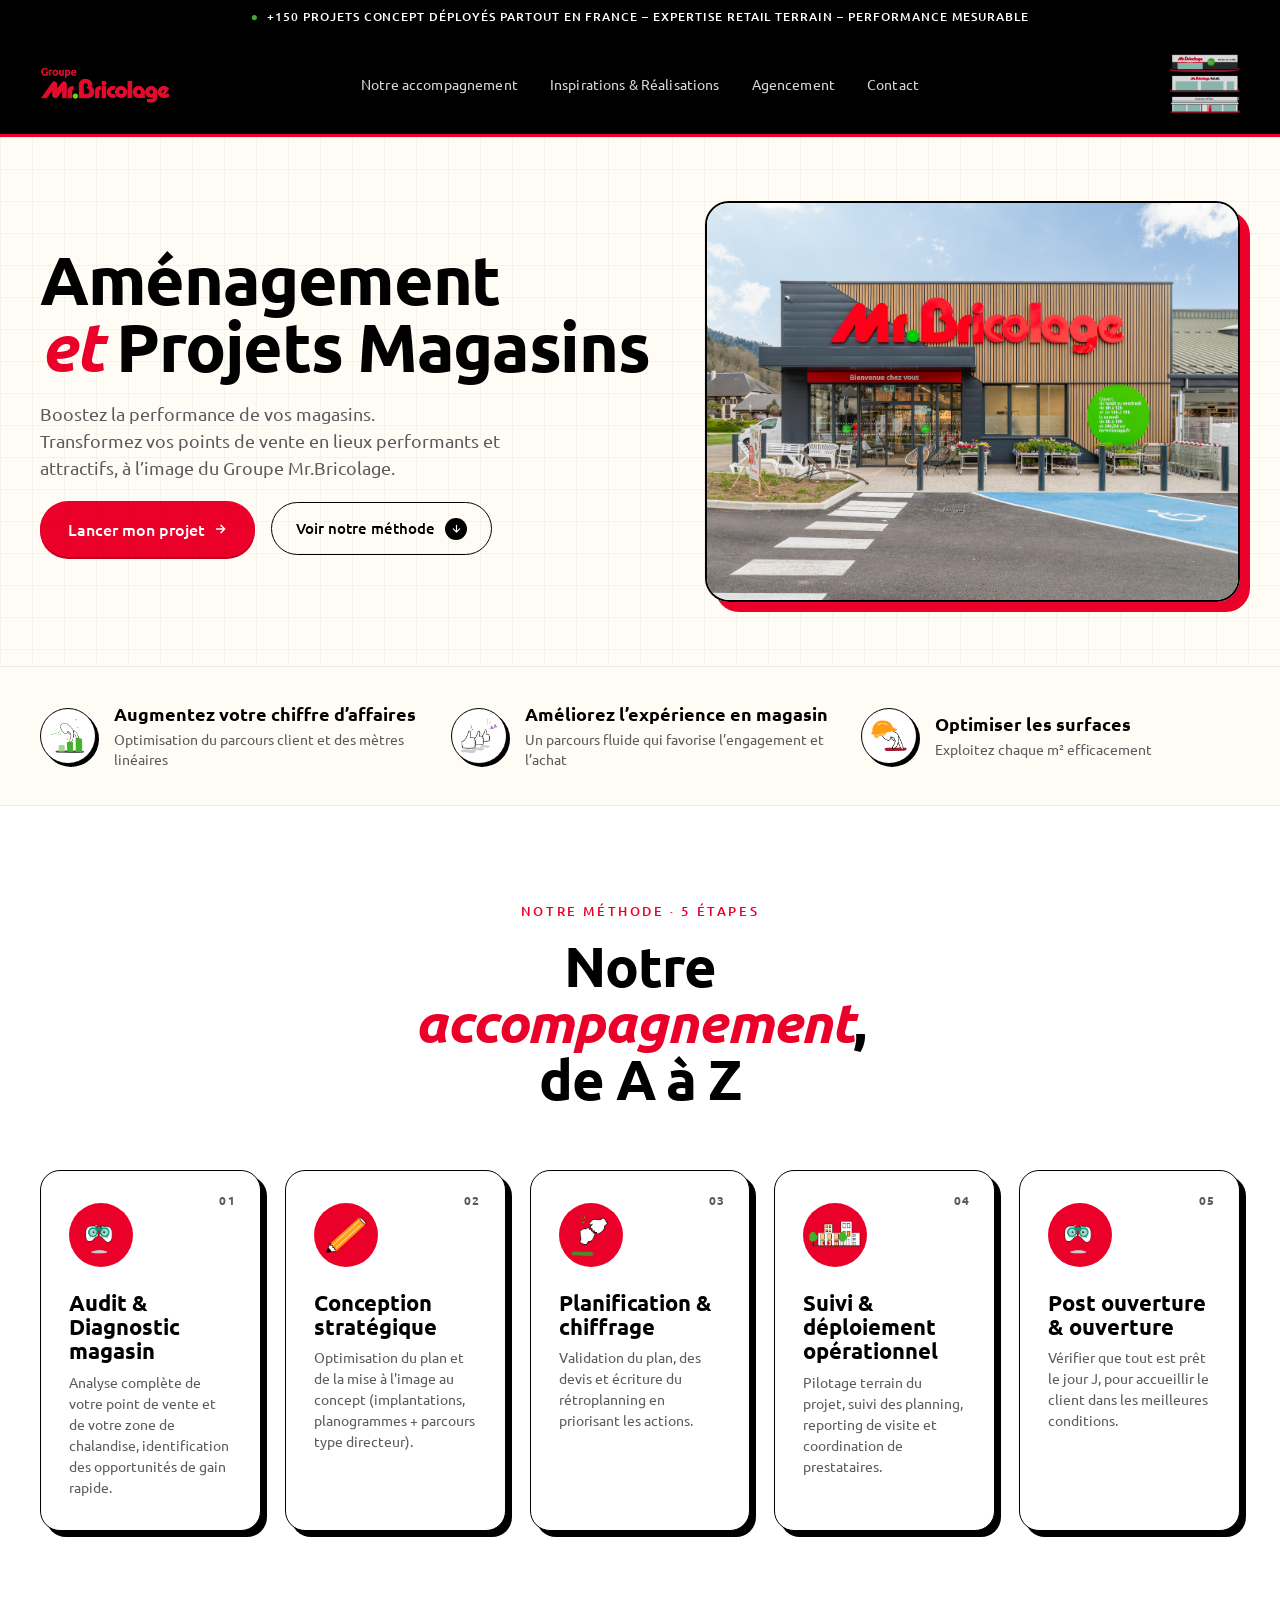
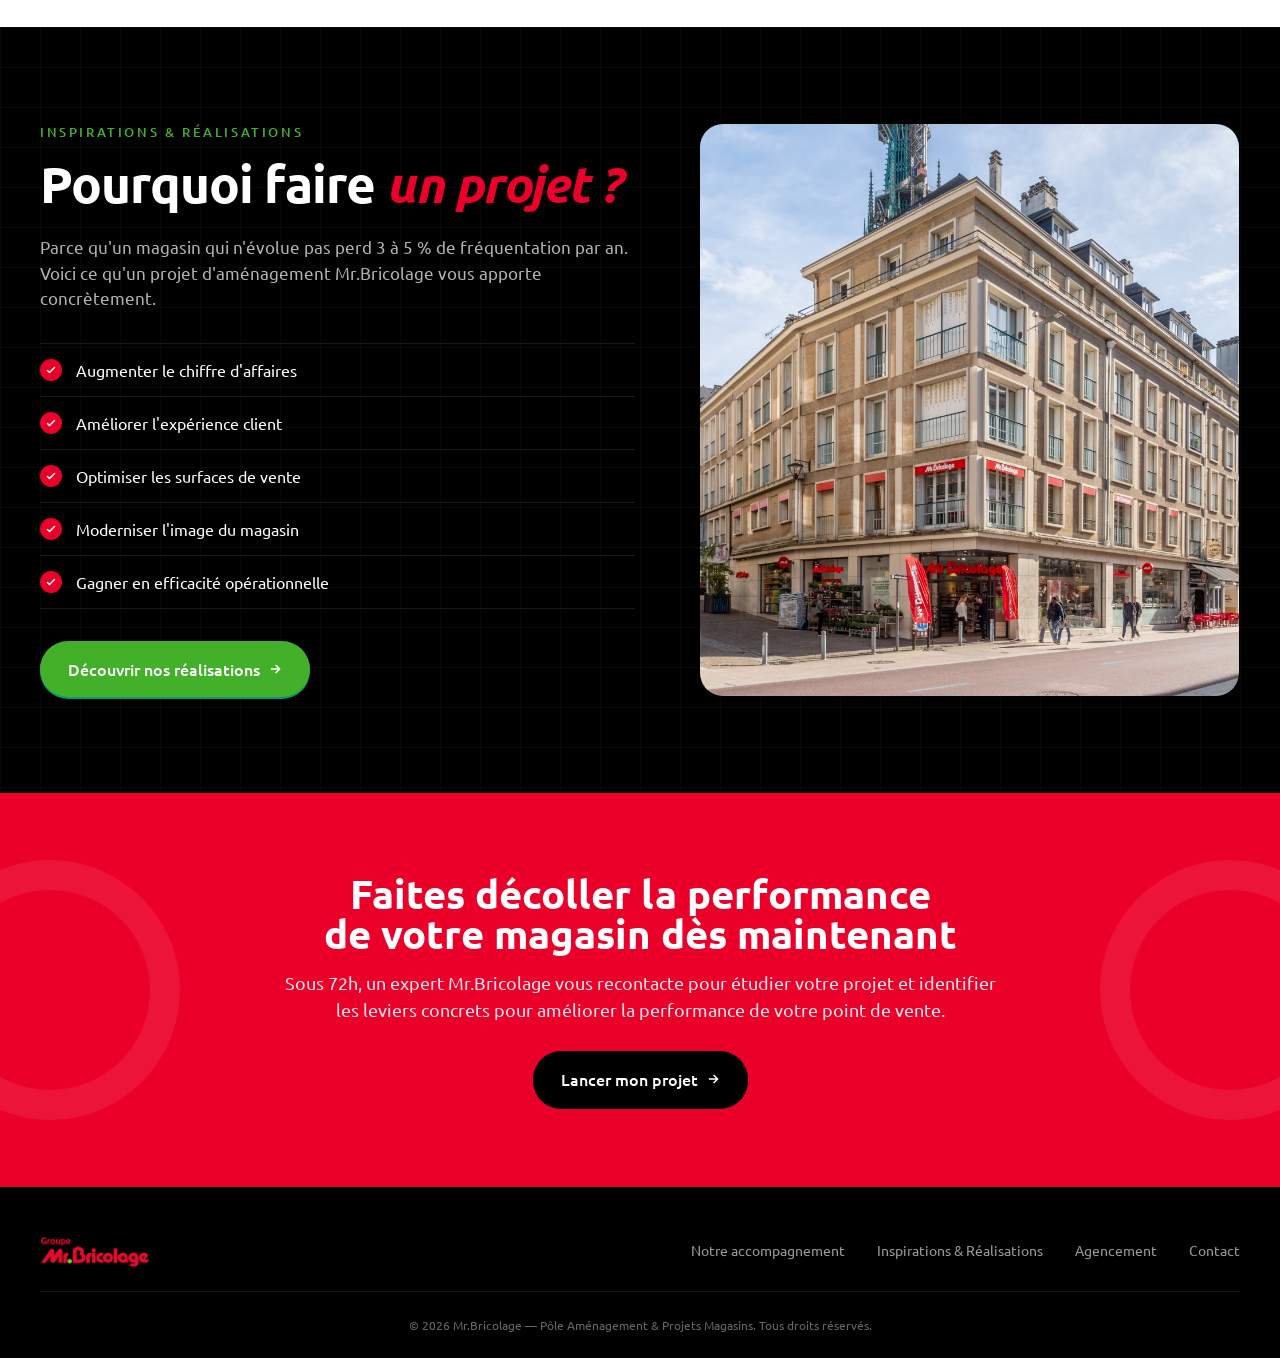
==== commit 25730812: "AAA" ====
--- a/index.html
+++ b/index.html
@@ -13,7 +13,7 @@
 
 <!-- TOP ALERT BAR -->
 <div class="alert-bar">
-  <span>●</span>+150 projets concept partout en France – Expertise retail terrain – Résultats concrets et mesurables
+  <span>●</span>+150 projets concept déployés partout en France – Expertise retail terrain – Performance mesurable
 </div>
 
 <!-- HEADER -->
@@ -44,7 +44,7 @@
   <div class="hero-grid-bg"></div>
   <div class="hero-inner">
   <div class="hero-content">
-    <div class="hero-eyebrow">Pôle Aménagement Mr.Bricolage</div>
+    
     <h1 class="display hero-title">
       Aménagement
       <span class="line2"><em>et</em> Projets Magasins</span>
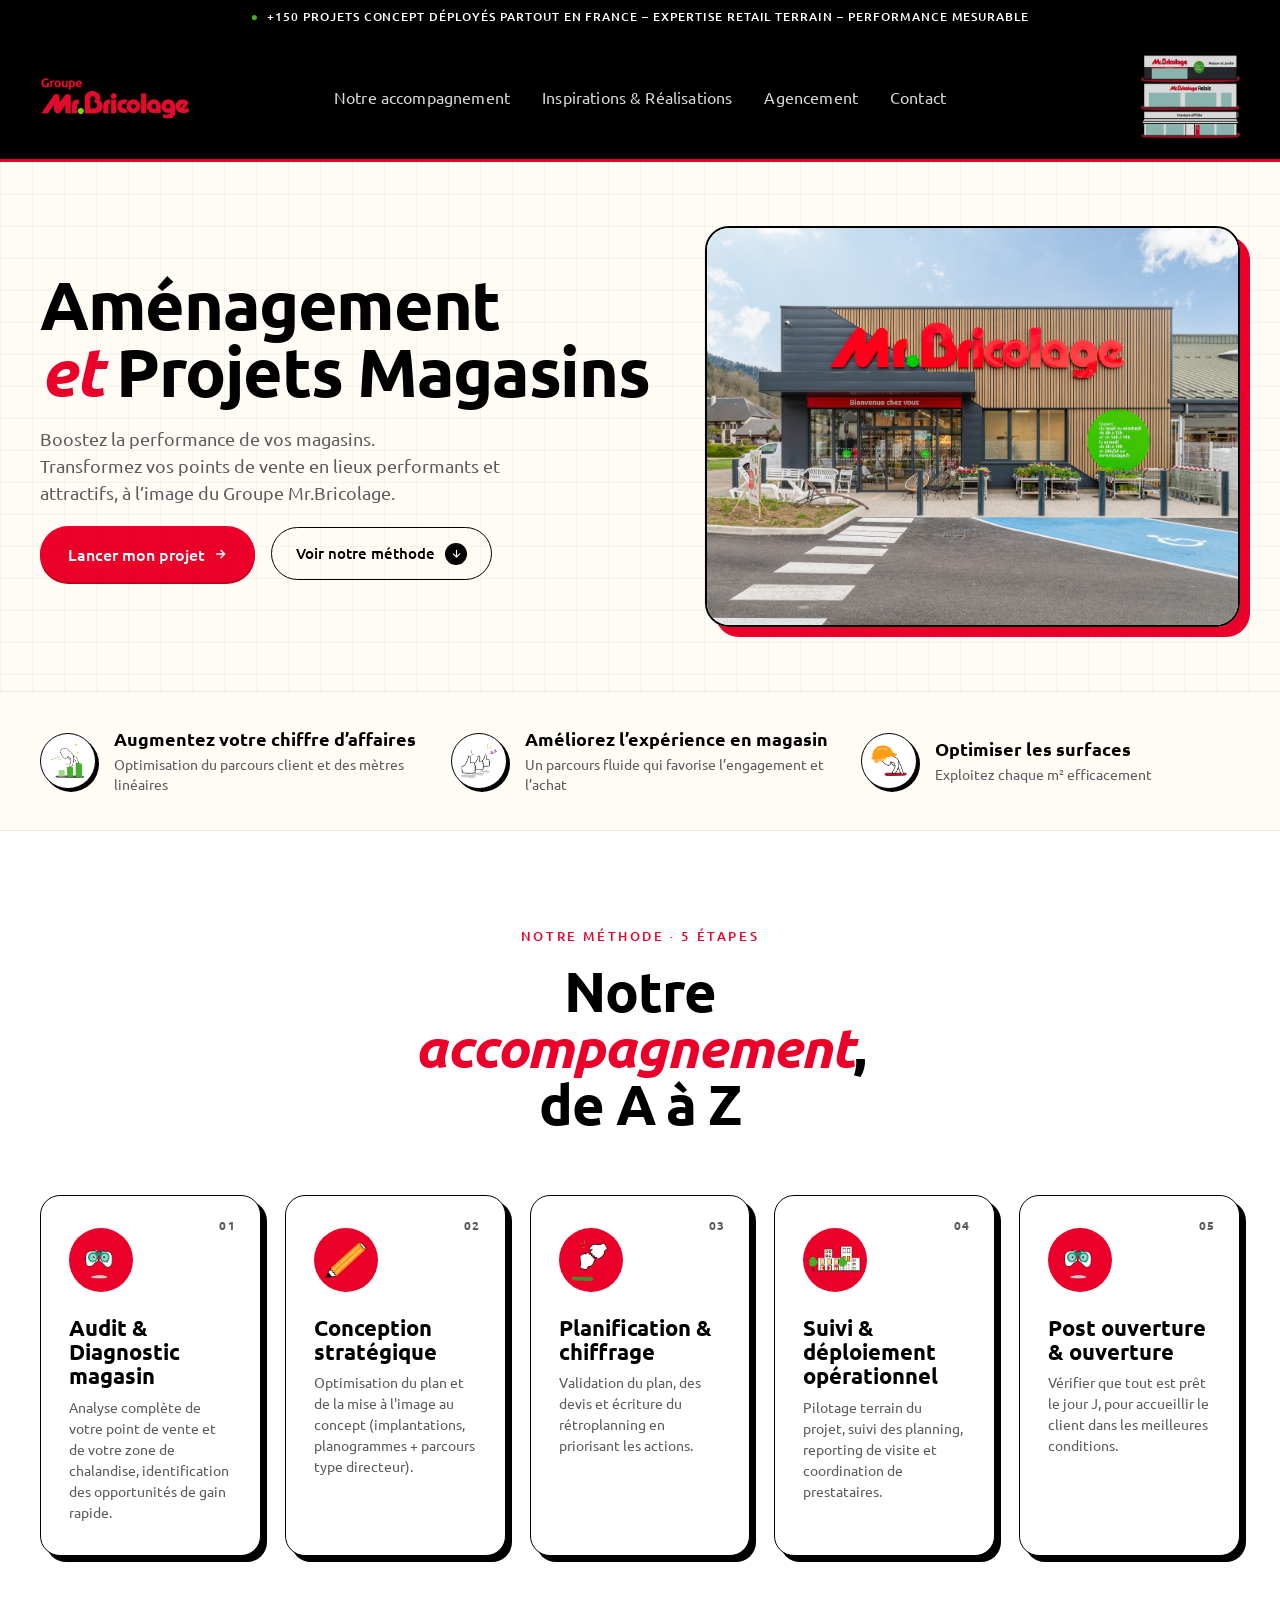
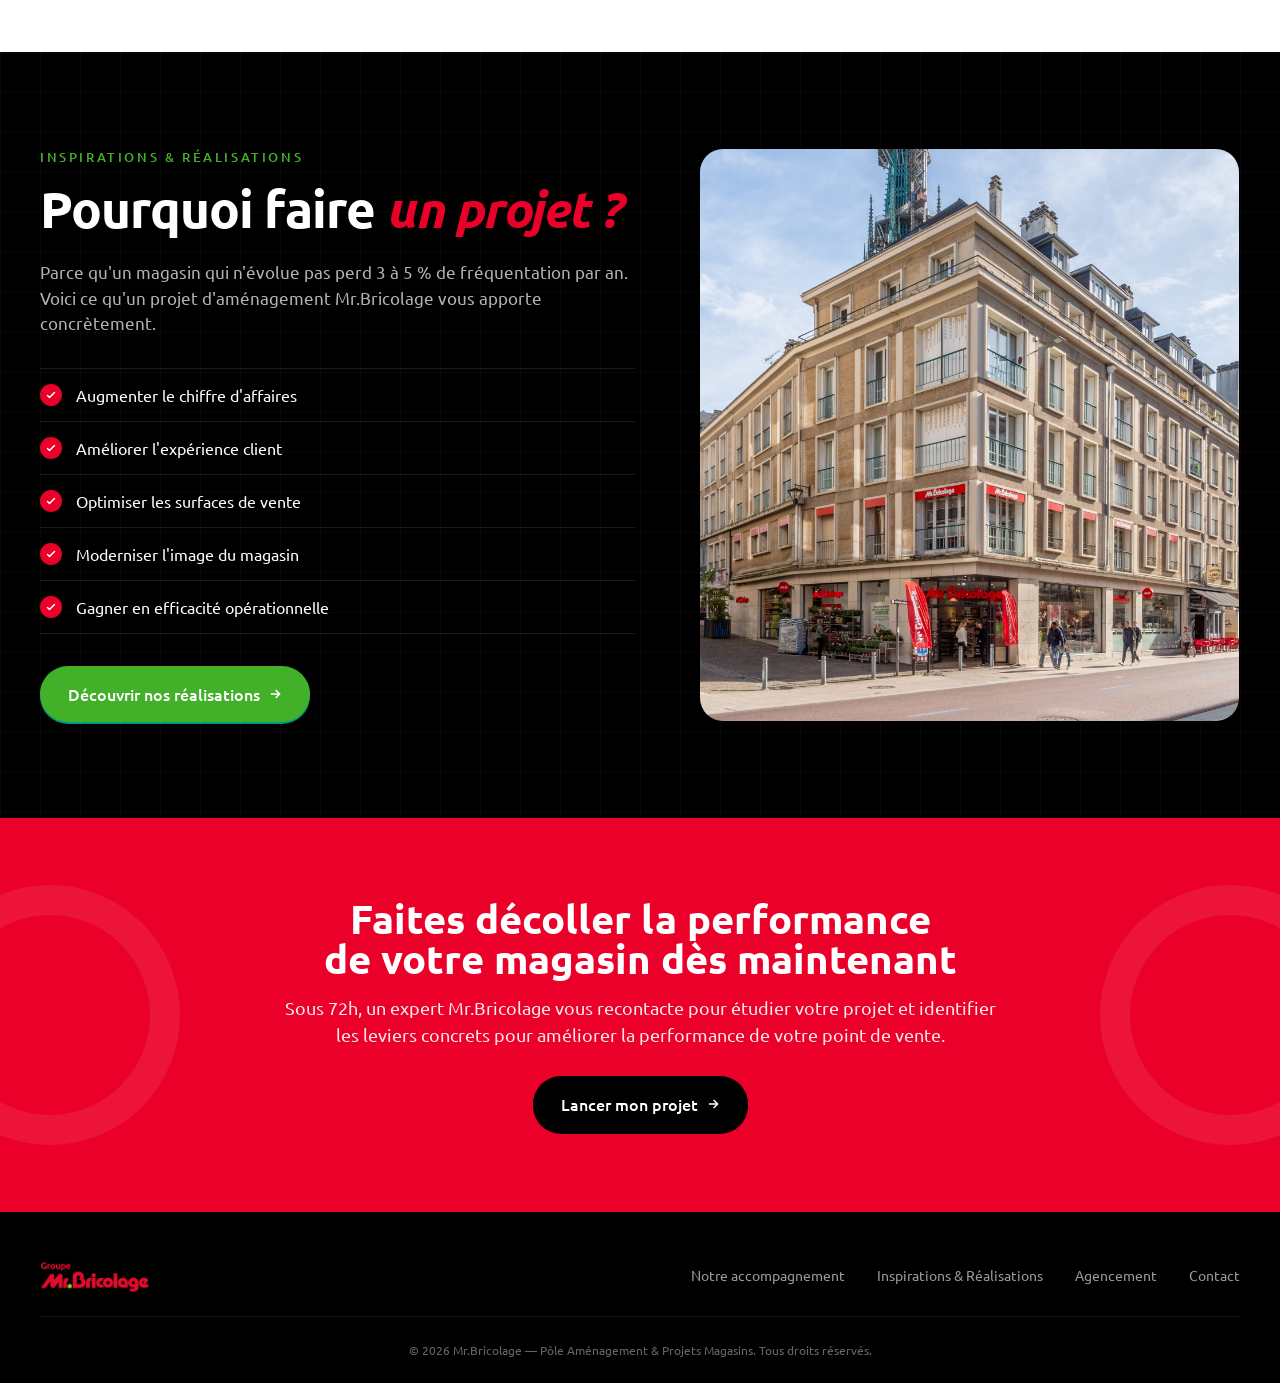
==== commit 2ddf623c: "AAA" ====
--- a/index.html
+++ b/index.html
@@ -27,7 +27,7 @@
     <a href="#">Agencement</a>
     <a href="#contact">Contact</a>
   </nav>
-  <img class="nav-all-mb" src="images/all-mb.png" alt="Toutes les enseignes Mr.Bricolage">
+  <img class="nav-all-mb" src="images/all-mb.jpeg" alt="Toutes les enseignes Mr.Bricolage">
   <button class="burger" aria-label="Menu" onclick="this.classList.toggle('open'); document.getElementById('mobile-menu').classList.toggle('open')">
     <span></span><span></span><span></span>
   </button>
--- a/styles.css
+++ b/styles.css
@@ -64,7 +64,7 @@
 
 
 
-  .logo-img { height: 38px; display: block; }
+  .logo-img { height: 44px; display: block; }
   .logo-divider {
     width: 1px;
     height: 26px;
@@ -100,7 +100,7 @@
   color: rgba(255,255,255,0.85);
   text-decoration: none;
   font-weight: 400;
-  font-size: 14px;
+  font-size: 16px;
   letter-spacing: 0.01em;
   transition: color 0.2s;
   position: relative;
@@ -115,7 +115,7 @@
   background: var(--brico-green);
 }
 .nav-all-mb {
-  height: 60px;
+  height: 85px;
   max-height: 100%;
   object-fit: contain;
   opacity: 0.85;
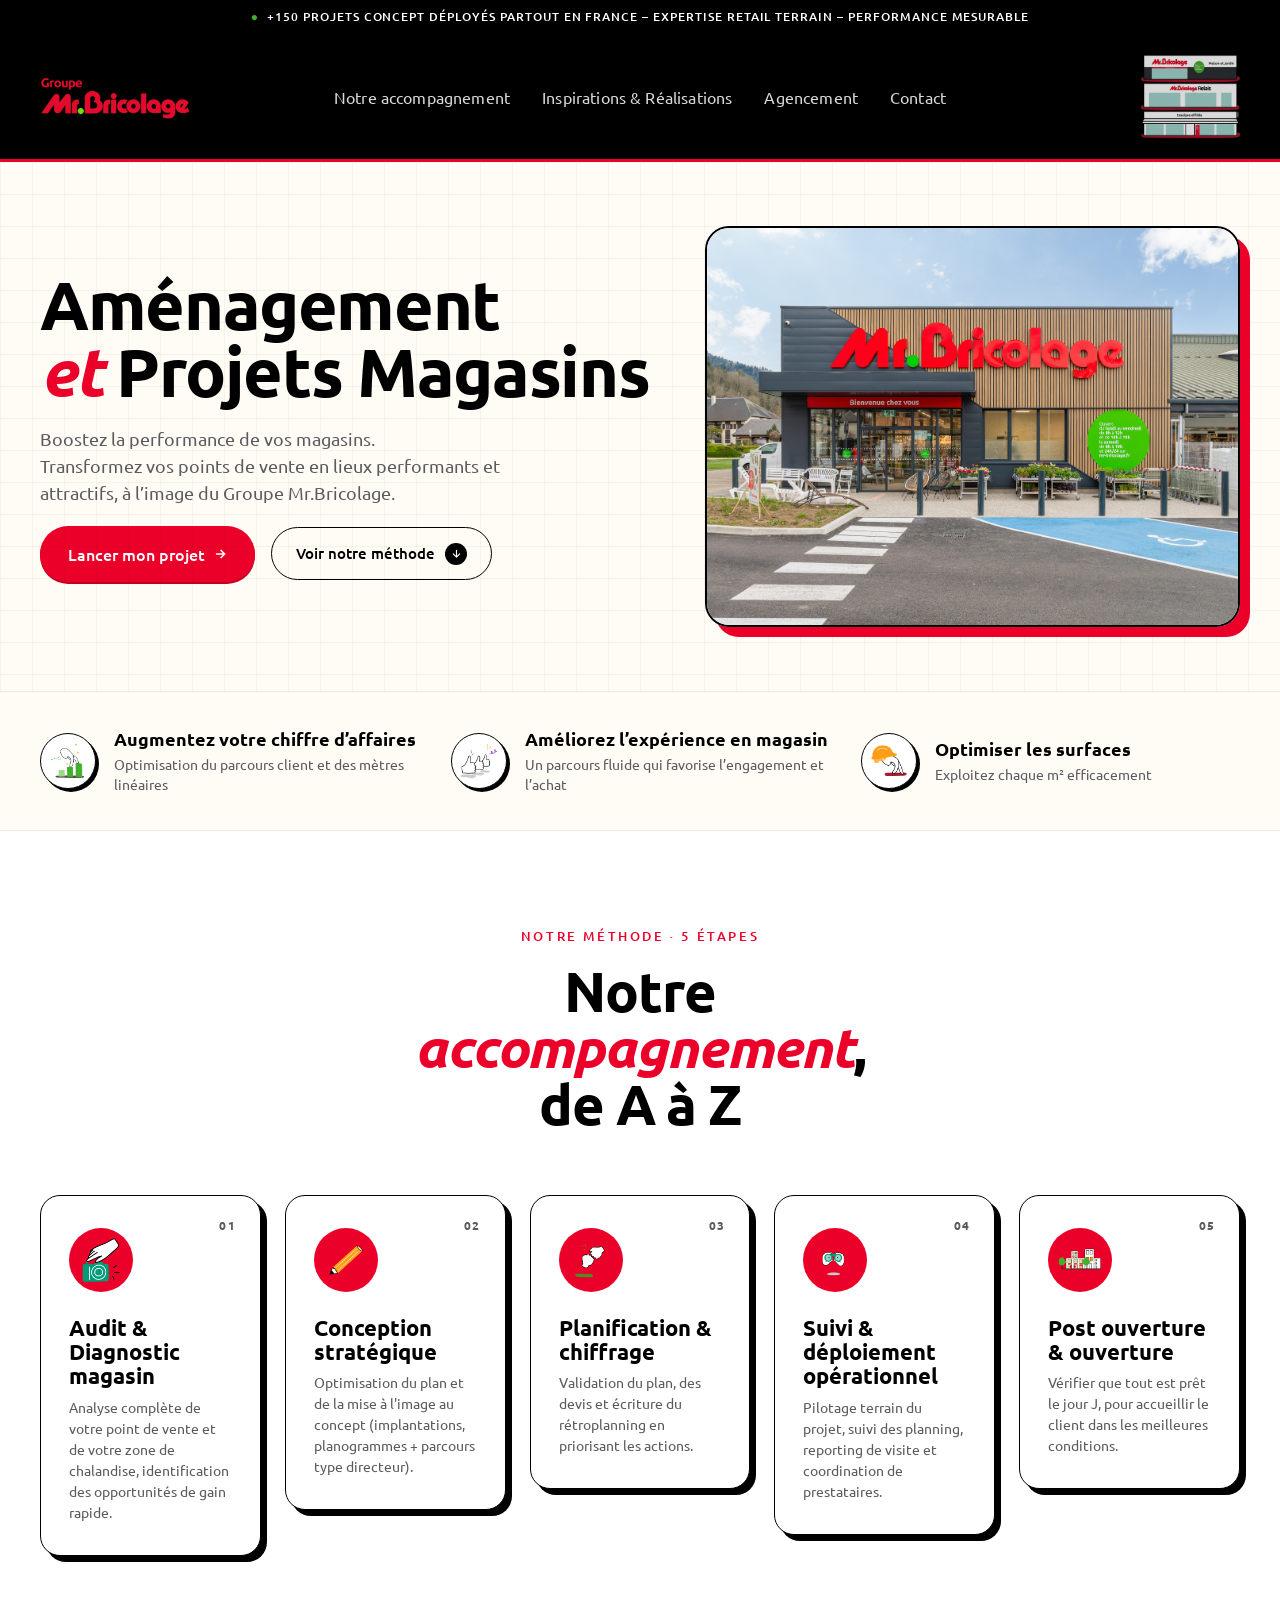
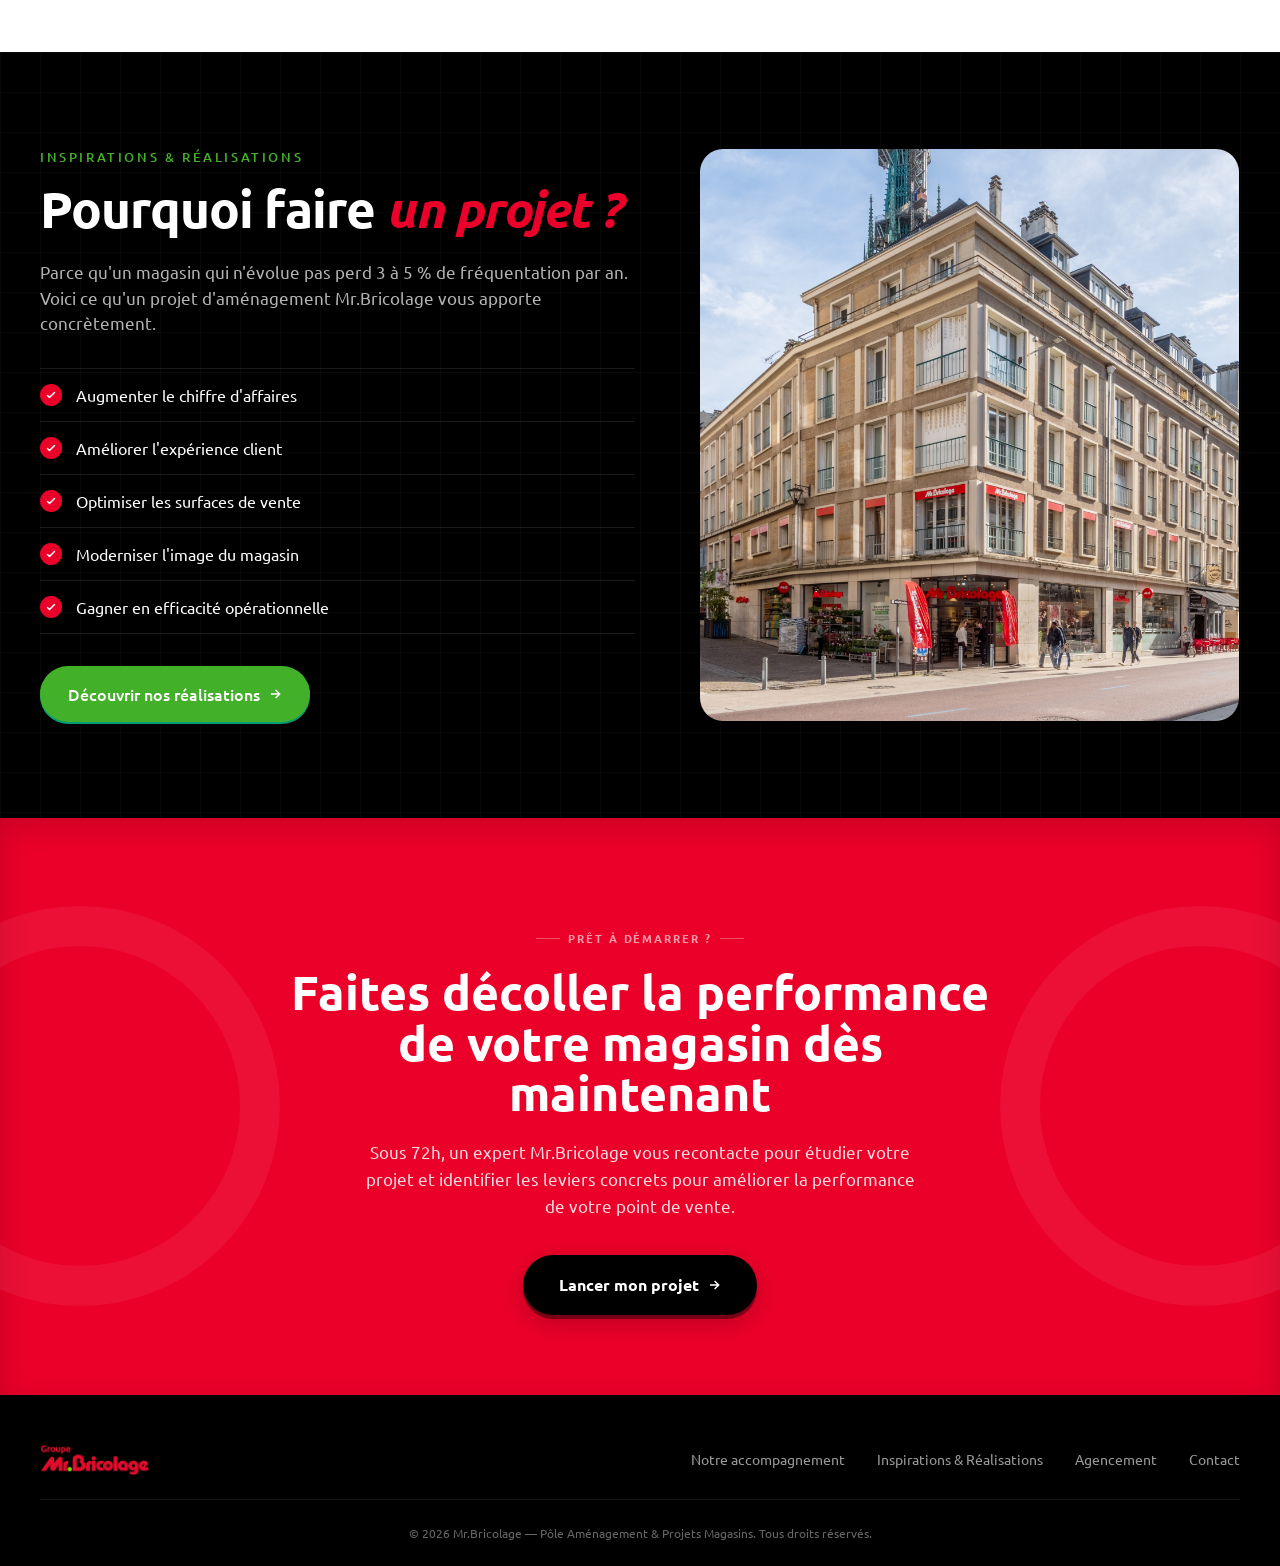
==== commit e2fc986e: "AAA" ====
--- a/index.html
+++ b/index.html
@@ -1,5 +1,5 @@
 <!DOCTYPE html>
-<html lang="fr">
+<html lang="fr" class="page-home">
 <head>
 <meta charset="UTF-8">
 <meta name="viewport" content="width=device-width, initial-scale=1.0">
@@ -22,7 +22,7 @@
     <img class="logo-img" src="images/logo-gpr-mb.png" alt="Groupe MB logo">
   </a>
   <nav class="main-nav">
-    <a href="#">Notre accompagnement</a>
+    <a href="accompagnement.html">Notre accompagnement</a>
     <a href="#">Inspirations & Réalisations</a>
     <a href="#">Agencement</a>
     <a href="#contact">Contact</a>
@@ -115,16 +115,19 @@
 
     
     
-    <div class="accompagnement-grid">
+  <div class="accompagnement-grid">
+  <a href="accompagnement.html#etape-1" class="acc-card-link">
   <div class="acc-card">
     <div class="acc-num">01</div>
     <div class="acc-icon">
-      <img src="images\mb-jumelles.png" alt="ilustration-jumelles">
+      <img src="images\mb-ap-photo1.png" alt="ilustration-jumelles">
     </div>
     <h3 class="acc-title">Audit & Diagnostic magasin</h3>
     <p class="acc-desc">Analyse complète de votre point de vente et de votre zone de chalandise, identification des opportunités de gain rapide.</p>
   </div>
-
+  </a>
+
+  <a href="accompagnement.html#etape-2" class="acc-card-link">
   <div class="acc-card">
     <div class="acc-num">02</div>
     <div class="acc-icon">
@@ -133,7 +136,9 @@
     <h3 class="acc-title">Conception stratégique</h3>
     <p class="acc-desc">Optimisation du plan et de la mise à l'image au concept (implantations, planogrammes + parcours type directeur).</p>
   </div>
-
+  </a>
+
+  <a href="accompagnement.html#etape-3" class="acc-card-link">
   <div class="acc-card">
     <div class="acc-num">03</div>
     <div class="acc-icon">
@@ -142,25 +147,30 @@
     <h3 class="acc-title">Planification & chiffrage</h3>
     <p class="acc-desc">Validation du plan, des devis et écriture du rétroplanning en priorisant les actions.</p>
   </div>
-
+  </a>
+
+  <a href="accompagnement.html#etape-4" class="acc-card-link">
   <div class="acc-card">
     <div class="acc-num">04</div>
     <div class="acc-icon">
-      <img src="images\mb-magasin.png" alt="ilustration-magasin">
+      <img src="images\mb-jumelles.png" alt="ilustration-jumelle">
     </div>
     <h3 class="acc-title">Suivi & déploiement opérationnel</h3>
     <p class="acc-desc">Pilotage terrain du projet, suivi des planning, reporting de visite et coordination de prestataires.</p>
   </div>
-
+  </a>
+
+  <a href="accompagnement.html#etape-5" class="acc-card-link">
   <div class="acc-card">
     <div class="acc-num">05</div>
     <div class="acc-icon">
-      <img src="images\mb-jumelles.png" alt="ilustration-ouverture">
+      <img src="images\mb-magasin.png" alt="ilustration-ouverture">
     </div>
     <h3 class="acc-title">Post ouverture & ouverture</h3>
     <p class="acc-desc">Vérifier que tout est prêt le jour J, pour accueillir le client dans les meilleures conditions.</p>
   </div>
 </div>
+  </a>
   </div>
 </section>
 
@@ -221,11 +231,11 @@
 
 <!-- CTA BAND -->
 <section class="cta-band" id="contact">
+
   <div class="cta-band-inner">
-    <h2>Faites décoller la performance<br> de votre magasin dès maintenant</h2>
-    <p>Sous 72h, un expert Mr.Bricolage vous recontacte pour étudier votre projet et identifier les leviers concrets pour améliorer la performance de votre point de vente.
-
- </p>
+    <div class="cta-eyebrow">Prêt à démarrer ?</div>
+    <h2>Faites décoller la performance<br>de votre magasin dès maintenant</h2>
+    <p>Sous 72h, un expert Mr.Bricolage vous recontacte pour étudier votre projet et identifier les leviers concrets pour améliorer la performance de votre point de vente.</p>
     <a href="#" class="btn-cta dark large">
       Lancer mon projet
       <svg fill="none" stroke="currentColor" stroke-width="2.5" viewBox="0 0 24 24"><path d="M5 12h14M13 5l7 7-7 7"/></svg>
@@ -238,7 +248,7 @@
   <div class="footer-inner">
     <img class="logo-img" src="images\logo-gpr-mb.png" alt="Groupe MB logo">
     <div class="footer-links">
-      <a href="#">Notre accompagnement</a>
+      <a href="accompagnement.html">Notre accompagnement</a>
       <a href="#">Inspirations & Réalisations</a>
       <a href="#">Agencement</a>
       <a href="#contact">Contact</a>
--- a/styles.css
+++ b/styles.css
@@ -100,7 +100,7 @@
   color: rgba(255,255,255,0.85);
   text-decoration: none;
   font-weight: 400;
-  font-size: 16px;
+  font-size: 16,8px;
   letter-spacing: 0.01em;
   transition: color 0.2s;
   position: relative;
@@ -111,6 +111,20 @@
   position: absolute;
   bottom: -6px;
   left: 0; right: 0;
+  height: 2px;
+  background: var(--brico-green);
+}
+/* Indicateur pour la page active */
+nav.main-nav a.nav-active {
+  color: white;
+  position: relative;
+}
+nav.main-nav a.nav-active::after {
+  content: '';
+  position: absolute;
+  bottom: -6px;
+  left: 0;
+  right: 0;
   height: 2px;
   background: var(--brico-green);
 }
@@ -522,6 +536,19 @@
     position: relative;
   }
 
+  .acc-card-link {
+  text-decoration: none;
+  display: block;
+  color: inherit;
+  transition: all 0.3s;
+}
+
+.acc-card-link:hover .acc-card {
+  transform: translate(-4px, -4px);
+  box-shadow: 12px 12px 0 var(--brico-red);
+  cursor: pointer;
+}
+
   .acc-card:nth-child(2) .acc-icon { background: var(--brico-red); }
   .acc-card:nth-child(3) .acc-icon { background: var(--brico-red); }
   .acc-card:nth-child(4) .acc-icon { background: var(--brico-red); }
@@ -540,6 +567,12 @@
     font-size: 14px;
     line-height: 1.5;
   }
+
+.acc-card:first-child .acc-icon img {
+  width: 46px;
+  height: 46px;
+}
+
 
   /* ===== INSPIRATIONS - PLACEHOLDERS ===== */
   .inspirations {
@@ -653,42 +686,80 @@
   .cta-band {
     background: var(--brico-red);
     color: white;
-    padding: 80px 40px;
+    padding: 64px 40px 80px;
     text-align: center;
     position: relative;
     overflow: hidden;
-  }
+    box-shadow: inset 0 8px 32px rgba(0,0,0,0.15);
+  }
+
+ .cta-wave {
+  display: none;
+}
+
+  /* Cercles décoratifs discrets */
   .cta-band::before, .cta-band::after {
     content: '';
     position: absolute;
     top: 50%;
-    width: 200px;
-    height: 200px;
-    border: 30px solid rgba(255,255,255,0.08);
+    width: 320px;
+    height: 320px;
+    border: 40px solid rgba(255,255,255,0.06);
     border-radius: 50%;
     transform: translateY(-50%);
   }
-  .cta-band::before { left: -80px; }
-  .cta-band::after { right: -80px; }
+  .cta-band::before { left: -120px; }
+  .cta-band::after { right: -120px; }
+
+  /* Eyebrow label */
+  .cta-eyebrow {
+    display: inline-flex;
+    align-items: center;
+    gap: 8px;
+    font-size: 11px;
+    font-weight: 600;
+    text-transform: uppercase;
+    letter-spacing: 0.18em;
+    color: rgba(255,255,255,0.6);
+    margin-bottom: 20px;
+    margin-top: 48px;
+  }
+  .cta-eyebrow::before, .cta-eyebrow::after {
+    content: '';
+    width: 24px;
+    height: 1px;
+    background: rgba(255,255,255,0.3);
+  }
 
   .cta-band-inner { max-width: 720px; margin: 0 auto; position: relative; z-index: 10; }
   .cta-band h2 {
     font-family: 'Ubuntu', sans-serif;
     font-weight: 700;
-    font-size: clamp(32px, 4vw, 40px);
-    line-height: 1;
-    margin-bottom: 16px;
+    font-size: clamp(32px, 4vw, 48px);
+    line-height: 1.05;
+    margin-bottom: 20px;
   }
   .cta-band p {
-    font-size: 18px;
-    opacity: 0.9;
-    margin-bottom: 28px;
+    font-size: 17px;
+    opacity: 0.85;
+    margin-bottom: 36px;
+    line-height: 1.6;
+    max-width: 560px;
+    margin-left: auto;
+    margin-right: auto;
   }
   .btn-cta.dark {
     background: var(--brico-black);
-    box-shadow: 0 2px 0 #000;
-  }
-  .btn-cta.dark:hover { background: #2A2A2D; }
+    box-shadow: 0 4px 0 rgba(0,0,0,0.4), 0 8px 24px rgba(0,0,0,0.2);
+    padding: 18px 36px;
+    font-size: 16px;
+    font-weight: 700;
+  }
+  .btn-cta.dark:hover {
+    background: #1a1a1a;
+    transform: translateY(-2px);
+    box-shadow: 0 6px 0 rgba(0,0,0,0.4), 0 12px 32px rgba(0,0,0,0.25);
+  }
 
   /* ===== FOOTER ===== */
   footer {
@@ -761,3 +832,511 @@
   height: 56px;
   object-fit: contain;
 }
+
+/* ===== PAGE ACCOMPAGNEMENT ===== */
+
+/* Masquer le alert-bar sur les pages non-accueil */
+.page-not-home .alert-bar {
+  display: none;
+}
+
+/* Hero de la page */
+.page-hero {
+  background-image: url('images/acc-head.jpg');
+  background-size: cover;          /* cover pour tout remplir */
+  background-position: center 30%; /* 30% pour cadrer sur la façade */
+  background-repeat: no-repeat;
+  background-attachment: scroll;
+  padding: 60px 40px;
+  position: relative;
+}
+.page-hero::before {
+  content: '';
+  position: absolute;
+  inset: 0;
+  background: linear-gradient(
+    to right,
+    rgba(0,0,0,0.72) 0%,
+    rgba(0,0,0,0.50) 55%,
+    rgba(0,0,0,0.10) 100%
+  );
+  z-index: 1;
+}
+.page-hero-grid-bg {
+  display: none;
+}
+.page-hero-inner {
+  max-width: 1280px;
+  margin: 0 auto;
+  position: relative;
+  z-index: 2;
+  color: rgb(0, 0, 0);
+}
+
+.page-eyebrow {
+  background: rgba(255, 255, 255, 0.15);
+  border-color: rgba(255,255,255,0.4);
+  color: rgb(0, 0, 0);
+}
+.page-eyebrow {
+  display: inline-flex;
+  align-items: center;
+  gap: 10px;
+  background: white;
+  border: 1.5px solid var(--brico-black);
+  padding: 6px 14px;
+  border-radius: 999px;
+  font-size: 12px;
+  font-weight: 500;
+  text-transform: uppercase;
+  letter-spacing: 0.1em;
+  margin-bottom: 24px;
+}
+.page-eyebrow::before {
+  content: '';
+  width: 8px;
+  height: 8px;
+  background: var(--brico-red);
+  border-radius: 50%;
+  box-shadow: 0 0 0 3px rgba(235,0,41,0.15);
+}
+.page-hero h1 {
+  font-size: clamp(36px, 5vw, 64px);
+  line-height: 0.98;
+  margin-bottom: 20px;
+  max-width: 18ch;
+  text-shadow: 0 2px 4px rgba(0,0,0,0.08);
+  color: white; 
+}
+.page-hero h1 em {
+  font-style: italic;
+  color: var(--brico-red);
+}
+.page-hero-sub {
+  font-size: 18px;
+  color: rgba(227, 224, 224, 0.943); ;
+  max-width: 580px;
+  line-height: 1.55;
+  margin-bottom: 112px;
+}
+
+.timeline-nav {
+  display: flex;
+  flex-wrap: wrap;
+  gap: 16px;
+  padding: 0;
+  scrollbar-width: none;
+  position: relative;
+  margin: -40px 0 16px 0;
+}
+.timeline-nav::-webkit-scrollbar {
+  display: none;
+}
+.timeline-nav::after {
+  display: none;
+}
+.tn-item {
+  display: flex;
+  align-items: center;
+  gap: 0;
+  flex-shrink: 0;
+  position: relative;
+}
+/* Effet escalier - chaque 2ème étape descend */
+.tn-item:nth-child(2) {
+  transform: translateY(32px);
+}
+.tn-item:nth-child(4) {
+  transform: translateY(32px);
+}
+/* Connecteurs visuels entre étapes */
+.tn-item::after {
+  content: '';
+  position: absolute;
+  right: -32px;
+  top: 50%;
+  width: 24px;
+  height: 2px;
+  background: rgba(14,14,16,0.15);
+  transform: translateY(-50%);
+}
+.tn-item:nth-child(5)::after {
+  display: none;
+}
+.tn-step {
+  display: flex;
+  align-items: center;
+  gap: 10px;
+  text-decoration: none;
+  padding: 10px 20px;
+  border: 2px solid var(--brico-black);
+  background: var(--brico-black);        /* noir plein par défaut */
+  color: white;
+  border-radius: 999px;
+  font-size: 13px;
+  font-weight: 600;
+  transition: all 0.3s cubic-bezier(0.4, 0, 0.2, 1);
+  white-space: nowrap;
+  box-shadow: 0 2px 8px rgba(0,0,0,0.15);
+}
+
+.tn-step:hover {
+  transform: translateY(-4px) scale(1.08);
+  box-shadow: 
+    0 8px 24px rgba(0,0,0,0.3),
+    inset 0 0 0 2px var(--brico-red);    /* trait rouge intérieur */
+  border-color: var(--brico-red);
+}
+
+.tn-step:active {
+  transform: translateY(-1px) scale(0.98);
+}
+
+.tn-step::before {
+  display: none;
+}
+
+.tn-step::before {
+  display: none;  /* enlever la bordure rouge */
+}
+
+.tn-step:hover::before {
+  opacity: 1;
+}
+.tn-step:hover {
+  background: var(--brico-black);
+  color: white;
+}
+.tn-step:hover .tn-num {
+  background: var(--brico-red);
+  color: white;
+  border-color: var(--brico-red);
+}
+.tn-num {
+  width: 22px;
+  height: 22px;
+  border-radius: 50%;
+  border: 1.5px solid var(--brico-black);
+  display: grid;
+  place-items: center;
+  font-size: 11px;
+  font-weight: 700;
+  transition: all 0.2s;
+  flex-shrink: 0;
+}
+.tn-connector {
+  display: none;
+}
+.tn-duration {
+  display: none;
+}
+
+/* ===== ÉTAPES ===== */
+.etape {
+  padding: 96px 40px;
+  position: relative;
+}
+.etape:nth-child(odd) {
+  background: var(--brico-paper);
+}
+.etape:nth-child(even) {
+  background: white;
+  border-top: 1px solid rgba(14,14,16,0.07);
+  border-bottom: 1px solid rgba(14,14,16,0.07);
+}
+.etape-inner {
+  max-width: 1280px;
+  margin: 0 auto;
+  display: grid;
+  grid-template-columns: 1fr 1fr;
+  gap: 72px;
+  align-items: start;
+}
+.etape-inner.reverse {
+  direction: rtl;
+}
+.etape-inner.reverse > * {
+  direction: ltr;
+}
+
+/* Header de l'étape */
+.etape-header {
+  margin-bottom: 36px;
+}
+.etape-badge {
+  display: inline-flex;
+  align-items: center;
+  gap: 10px;
+  margin-bottom: 20px;
+}
+.etape-num-big {
+  font-size: 13px;
+  font-weight: 700;
+  letter-spacing: 0.12em;
+  text-transform: uppercase;
+  color: var(--brico-grey);
+}
+.etape-duration-badge {
+  background: var(--brico-black);
+  color: white;
+  font-size: 11px;
+  font-weight: 500;
+  padding: 4px 12px;
+  border-radius: 999px;
+  letter-spacing: 0.06em;
+  display: inline-flex;
+  align-items: center;
+  gap: 6px;
+}
+.etape-duration-badge::before {
+  content: '';
+  width: 6px;
+  height: 6px;
+  background: var(--brico-green);
+  border-radius: 50%;
+}
+.etape-title {
+  font-size: clamp(28px, 3.5vw, 44px);
+  font-weight: 700;
+  line-height: 1;
+  margin-bottom: 12px;
+}
+.etape-title em {
+  color: var(--brico-red);
+  font-style: italic;
+}
+.etape-jalon {
+  display: inline-flex;
+  align-items: flex-start;
+  gap: 10px;
+  background: rgba(235,0,41,0.06);
+  border: 1px solid rgba(235,0,41,0.2);
+  border-radius: 10px;
+  padding: 10px 14px;
+  font-size: 13px;
+  color: var(--brico-black);
+  line-height: 1.4;
+}
+.etape-jalon strong {
+  color: var(--brico-red);
+  font-weight: 600;
+  white-space: nowrap;
+}
+
+/* Body contenu */
+.etape-role {
+  margin-bottom: 28px;
+}
+.etape-role-title {
+  font-size: 11px;
+  font-weight: 700;
+  text-transform: uppercase;
+  letter-spacing: 0.15em;
+  color: var(--brico-grey);
+  margin-bottom: 10px;
+}
+.etape-role p {
+  font-size: 15px;
+  color: var(--brico-grey);
+  line-height: 1.6;
+}
+
+/* Blocs doubles (2 colonnes de checklist) */
+.etape-cols {
+  display: grid;
+  grid-template-columns: 1fr 1fr;
+  gap: 20px;
+  margin-bottom: 28px;
+}
+.etape-col-block {
+  background: white;
+  border: 1.5px solid var(--brico-black);
+  border-radius: 14px;
+  padding: 18px 20px;
+  box-shadow: 4px 4px 0 var(--brico-black);
+}
+.etape:nth-child(even) .etape-col-block {
+  background: var(--brico-paper);
+}
+.etape-col-block-title {
+  font-size: 12px;
+  font-weight: 700;
+  text-transform: uppercase;
+  letter-spacing: 0.12em;
+  margin-bottom: 12px;
+  color: var(--brico-black);
+}
+.checklist {
+  list-style: none;
+  display: flex;
+  flex-direction: column;
+  gap: 7px;
+}
+.checklist li {
+  display: flex;
+  align-items: flex-start;
+  gap: 8px;
+  font-size: 13px;
+  color: var(--brico-grey);
+  line-height: 1.4;
+}
+.checklist li::before {
+  content: '';
+  width: 16px;
+  height: 16px;
+  border-radius: 50%;
+  background: var(--brico-green);
+  flex-shrink: 0;
+  margin-top: 1px;
+  background-image: url("data:image/svg+xml,%3Csvg width='10' height='10' fill='none' stroke='white' stroke-width='2.5' viewBox='0 0 24 24' xmlns='http://www.w3.org/2000/svg'%3E%3Cpath d='M5 13l4 4L19 7' stroke-linecap='round' stroke-linejoin='round'/%3E%3C/svg%3E");
+  background-repeat: no-repeat;
+  background-position: center;
+  background-size: 10px;
+}
+
+/* Objectif */
+.etape-objectif {
+  background: var(--brico-black);
+  color: white;
+  border-radius: 16px;
+  padding: 20px 24px;
+  display: flex;
+  gap: 14px;
+  align-items: flex-start;
+}
+.etape-objectif-icon {
+  width: 32px;
+  height: 32px;
+  background: var(--brico-red);
+  border-radius: 50%;
+  flex-shrink: 0;
+  display: grid;
+  place-items: center;
+  margin-top: 2px;
+}
+.etape-objectif-icon svg { width: 14px; height: 14px; }
+.etape-objectif-content strong {
+  display: block;
+  font-size: 12px;
+  text-transform: uppercase;
+  letter-spacing: 0.12em;
+  color: var(--brico-green);
+  margin-bottom: 6px;
+}
+.etape-objectif-content p {
+  font-size: 14px;
+  color: rgba(255,255,255,0.8);
+  line-height: 1.55;
+}
+
+/* Placeholder image */
+.etape-visual {
+  display: flex;
+  flex-direction: column;
+  gap: 16px;
+}
+.img-placeholder {
+  width: 100%;
+  aspect-ratio: 4 / 3;
+  background: var(--brico-grey-light);
+  border: 2px dashed rgba(14,14,16,0.2);
+  border-radius: 20px;
+  display: flex;
+  align-items: center;
+  justify-content: center;
+  color: rgba(14,14,16,0.3);
+  font-size: 13px;
+  font-weight: 500;
+  letter-spacing: 0.05em;
+}
+.img-placeholder-sm {
+  width: 100%;
+  aspect-ratio: 16 / 9;
+  background: var(--brico-grey-light);
+  border: 2px dashed rgba(14,14,16,0.2);
+  border-radius: 14px;
+  display: flex;
+  align-items: center;
+  justify-content: center;
+  color: rgba(14,14,16,0.3);
+  font-size: 12px;
+  font-weight: 500;
+  letter-spacing: 0.05em;
+}
+.img-grid-2 {
+  display: grid;
+  grid-template-columns: 1fr 1fr;
+  gap: 12px;
+}
+.img-grid-3 {
+  display: grid;
+  grid-template-columns: 1fr 1fr;
+  gap: 12px;
+}
+.img-grid-3 .img-placeholder-sm:first-child {
+  grid-column: 1 / -1;
+}
+
+/* Séparateur visuel entre étapes */
+.etape-separator {
+  background: white;
+  padding: 0 40px;
+}
+.etape-separator-inner {
+  max-width: 1280px;
+  margin: 0 auto;
+  display: flex;
+  align-items: center;
+  gap: 16px;
+  height: 1px;
+}
+
+/* CTA band spécifique */
+.cta-accompagnement {
+  background: var(--brico-black);
+  padding: 80px 40px;
+  text-align: center;
+}
+.cta-accompagnement-inner {
+  max-width: 680px;
+  margin: 0 auto;
+}
+.cta-accompagnement h2 {
+  font-family: 'Ubuntu', sans-serif;
+  font-weight: 700;
+  font-size: clamp(28px, 3.5vw, 40px);
+  color: white;
+  line-height: 1.05;
+  margin-bottom: 16px;
+}
+.cta-accompagnement h2 em {
+  color: var(--brico-red);
+  font-style: italic;
+}
+.cta-accompagnement p {
+  font-size: 17px;
+  color: rgba(255,255,255,0.65);
+  margin-bottom: 32px;
+  line-height: 1.55;
+}
+
+/* Responsive pour pages internes */
+@media (max-width: 980px) {
+  .etape { padding: 64px 24px; }
+  .etape-inner { grid-template-columns: 1fr; gap: 40px; }
+  .etape-inner.reverse { direction: ltr; }
+  .page-hero { padding: 56px 24px 48px; }
+  .etape-cols { grid-template-columns: 1fr; }
+  .timeline-nav { grid-template-columns: repeat(3, 1fr); gap: 12px; }
+  .tn-item:nth-child(2) { transform: translateY(0); }
+  .tn-item:nth-child(4) { transform: translateY(0); }
+  .tn-item::after { display: none; }
+  .cta-accompagnement { padding: 64px 24px; }
+}
+@media (max-width: 600px) {
+  .img-grid-2 { grid-template-columns: 1fr; }
+  .img-grid-3 { grid-template-columns: 1fr; }
+  .img-grid-3 .img-placeholder-sm:first-child { grid-column: auto; }
+  .timeline-nav { grid-template-columns: 1fr; }
+  .tn-item:nth-child(2), .tn-item:nth-child(4) { transform: translateY(0); }
+}
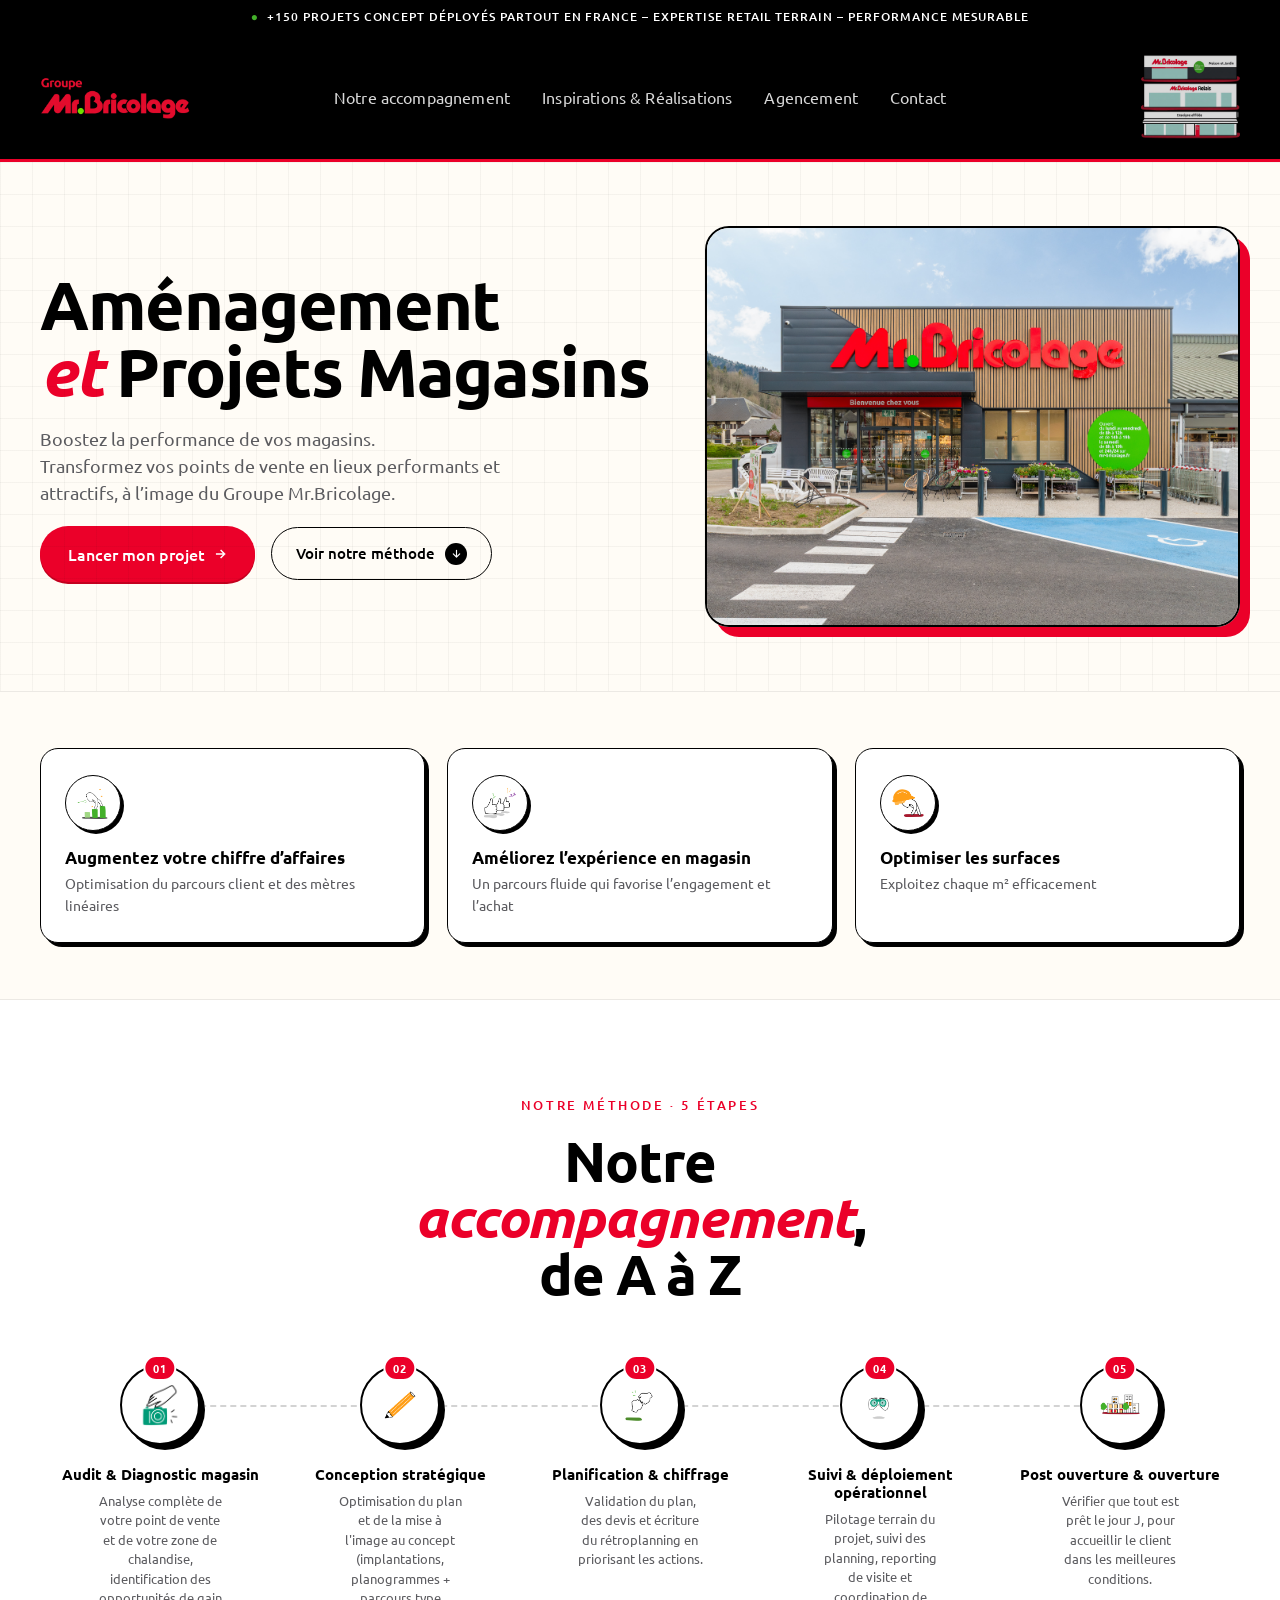
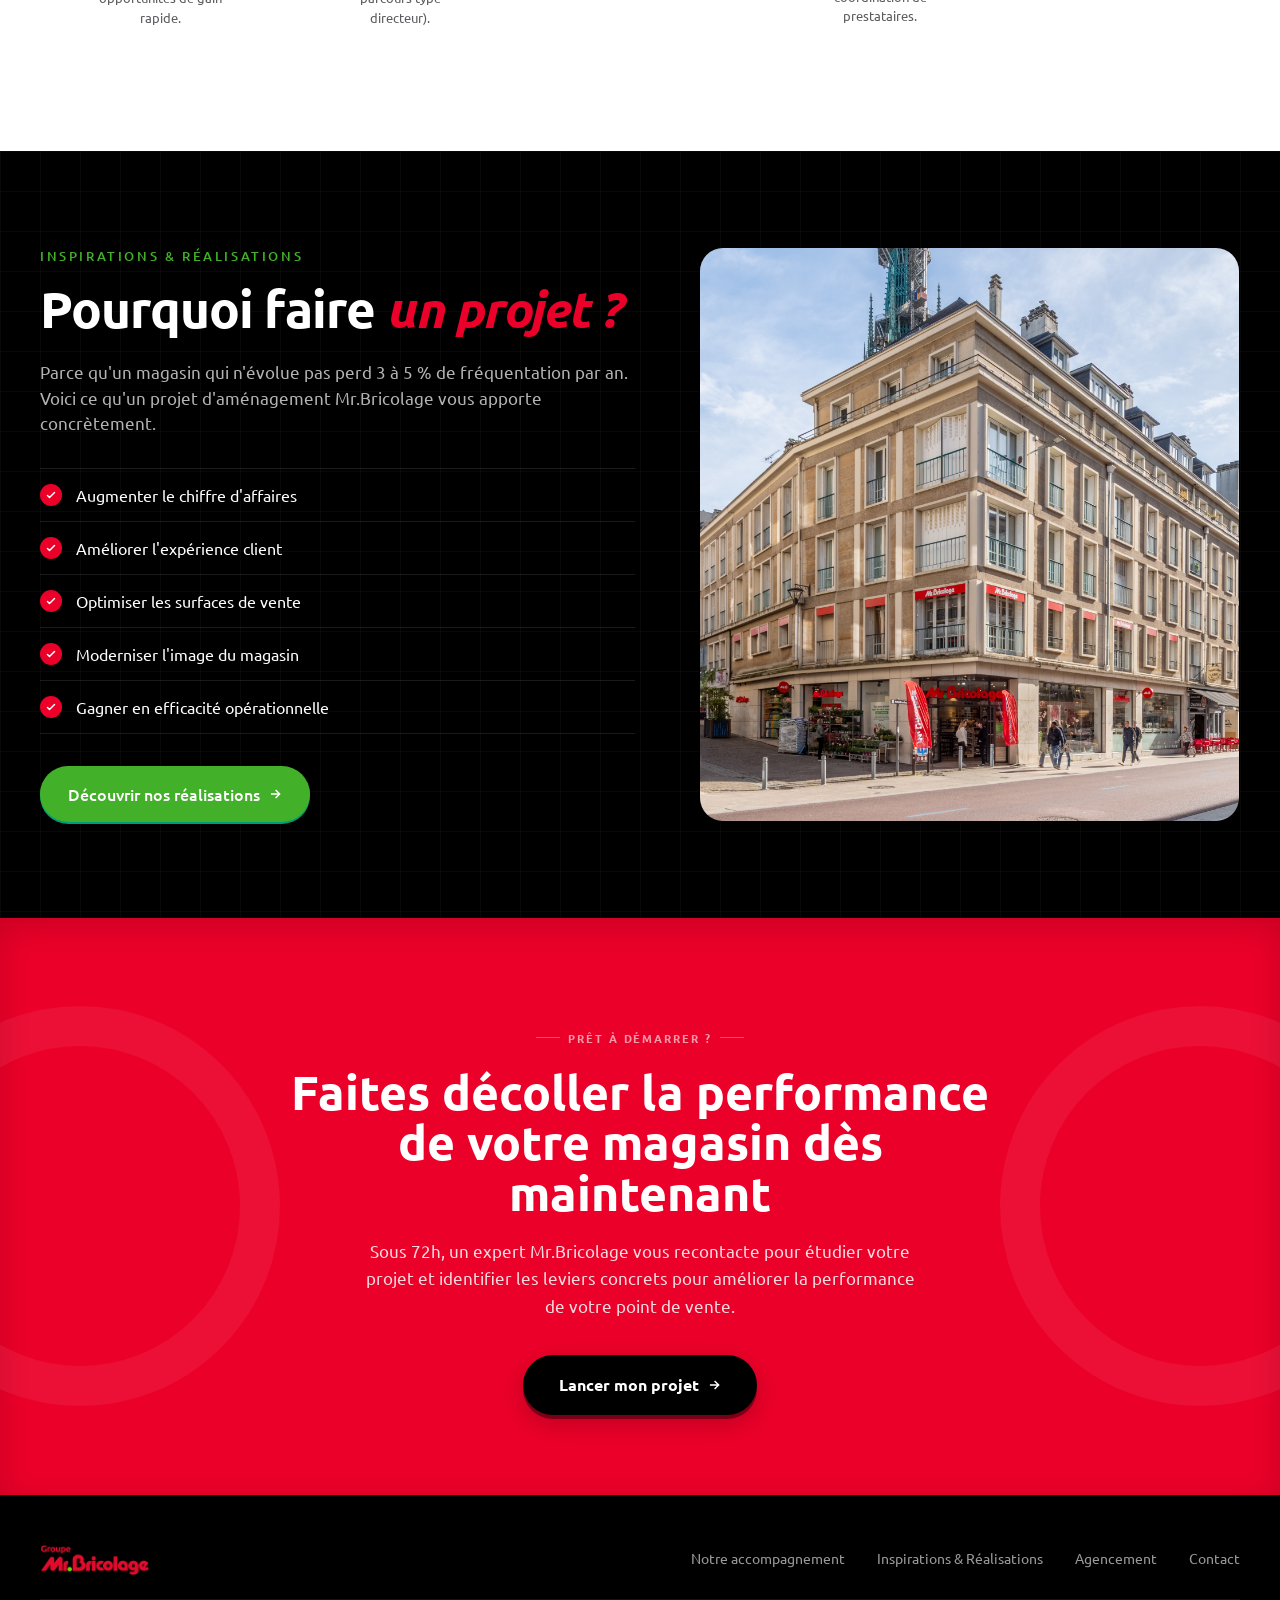
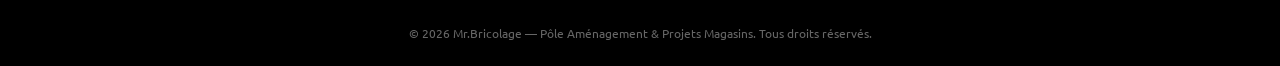
==== commit 0d918918: "AAA" ====
--- a/index.html
+++ b/index.html
@@ -124,6 +124,7 @@
     </div>
     <h3 class="acc-title">Audit & Diagnostic magasin</h3>
     <p class="acc-desc">Analyse complète de votre point de vente et de votre zone de chalandise, identification des opportunités de gain rapide.</p>
+    <span class="acc-more">En savoir + →</span>
   </div>
   </a>
 
@@ -135,6 +136,7 @@
     </div>
     <h3 class="acc-title">Conception stratégique</h3>
     <p class="acc-desc">Optimisation du plan et de la mise à l'image au concept (implantations, planogrammes + parcours type directeur).</p>
+    <span class="acc-more">En savoir + →</span>
   </div>
   </a>
 
@@ -146,6 +148,7 @@
     </div>  
     <h3 class="acc-title">Planification & chiffrage</h3>
     <p class="acc-desc">Validation du plan, des devis et écriture du rétroplanning en priorisant les actions.</p>
+    <span class="acc-more">En savoir + →</span>
   </div>
   </a>
 
@@ -157,6 +160,7 @@
     </div>
     <h3 class="acc-title">Suivi & déploiement opérationnel</h3>
     <p class="acc-desc">Pilotage terrain du projet, suivi des planning, reporting de visite et coordination de prestataires.</p>
+    <span class="acc-more">En savoir + →</span>
   </div>
   </a>
 
@@ -168,8 +172,8 @@
     </div>
     <h3 class="acc-title">Post ouverture & ouverture</h3>
     <p class="acc-desc">Vérifier que tout est prêt le jour J, pour accueillir le client dans les meilleures conditions.</p>
-  </div>
-</div>
+    <span class="acc-more">En savoir + →</span>
+  </div>
   </a>
   </div>
 </section>
--- a/styles.css
+++ b/styles.css
@@ -396,10 +396,10 @@
 
  
   
-   /* ===== BENEFIT STRIP ===== */
+  /* ===== BENEFIT STRIP ===== */
   .benefit-strip {
     background: var(--brico-paper);
-    padding: 36px 40px;
+    padding: clamp(40px, 5vw, 56px) 40px;
     border-top: 1px solid rgba(14,14,16,0.08);
     border-bottom: 1px solid rgba(14,14,16,0.08);
   }
@@ -408,13 +408,25 @@
     margin: 0 auto;
     display: grid;
     grid-template-columns: repeat(3, 1fr);
-    gap: 32px;
-  }
+    gap: 22px;
+  }
+  /* Carte style v2 */
   .benefit {
     display: flex;
-    align-items: center;
-    gap: 18px;
-  }
+    flex-direction: column;
+    gap: 16px;
+    background: white;
+    border: 1.5px solid var(--brico-black);
+    border-radius: 18px;
+    padding: 26px 24px;
+    box-shadow: 4px 4px 0 var(--brico-black);
+    transition: transform 0.25s ease, box-shadow 0.25s ease;
+  }
+  .benefit:hover {
+    transform: translate(-3px, -3px);
+    box-shadow: 7px 7px 0 var(--brico-red);
+  }
+  /* Icône ronde style v1 */
   .benefit-icon {
     width: 56px;
     height: 56px;
@@ -424,18 +436,24 @@
     border-radius: 50%;
     display: grid;
     place-items: center;
-    color: var(--brico-red);
     box-shadow: 3px 3px 0 var(--brico-black);
+    transition: background 0.25s ease;
+  }
+  .benefit:hover .benefit-icon { background: var(--brico-red); }
+  .benefit-icon img {
+    width: 32px;
+    height: 32px;
+    object-fit: contain;
   }
   .benefit-text { line-height: 1.25; }
   .benefit-text strong {
     font-family: 'Ubuntu', sans-serif;
     font-weight: 700;
-    font-size: 18px;
+    font-size: 17px;
     display: block;
-    margin-bottom: 2px;
-  }
-  .benefit-text span { color: var(--brico-grey); font-size: 14px; }
+    margin-bottom: 4px;
+  }
+  .benefit-text span { color: var(--brico-grey); font-size: 14px; line-height: 1.5; }
 
   /* ===== SECTION GENERIQUE ===== */
   .section {
@@ -465,113 +483,292 @@
   }
   .section-title em { color: var(--brico-red); font-style: italic; }
 
+  /* ===== ACCOMPAGNEMENT — TIMELINE HORIZONTALE (v2) ===== */
   .accompagnement-grid {
-  display: grid;
-  grid-template-columns: repeat(5, 1fr);
-  gap: 24px;
-}
-
-/* Desktop moyen : passer à 3 colonnes */
-@media (max-width: 1200px) {
-  .accompagnement-grid {
-    grid-template-columns: repeat(3, 1fr);
-  }
-}
-
-/* Tablette : 2 colonnes */
-@media (max-width: 980px) {
-  .accompagnement-grid {
-    grid-template-columns: repeat(2, 1fr);
-    gap: 20px;
-  }
-  
+    display: grid;
+    grid-template-columns: repeat(5, 1fr);
+    gap: 0;
+    position: relative;
+  }
+
+  /* Rail pointillé entre les nœuds */
+  .accompagnement-grid::before {
+    content: '';
+    position: absolute;
+    top: 40px; /* centre des nœuds (80px / 2) */
+    left: calc(10% + 0px);
+    right: calc(10% + 0px);
+    border-top: 2px dashed rgba(14,14,16,0.18);
+    z-index: 0;
+    pointer-events: none;
+  }
+
+  .acc-card-link {
+    text-decoration: none;
+    display: flex;
+    flex-direction: column;
+    align-items: center;
+    text-align: center;
+    padding: 0 12px;
+    color: inherit;
+    position: relative;
+    z-index: 1;
+  }
+
+  /* Le "card" devient juste un conteneur transparent */
   .acc-card {
-    padding: 28px 24px;
-  }
-}
-
-/* Mobile : 1 colonne */
-@media (max-width: 600px) {
-  .accompagnement-grid {
-    grid-template-columns: 1fr;
-    gap: 16px;
-  }
-  
-  .acc-card {
-    padding: 24px 20px;
-  }
-}
-  .acc-card {
-    background: white;
-    border: 1.5px solid var(--brico-black);
-    border-radius: 20px;
-    padding: 32px 28px;
-    position: relative;
-    transition: all 0.3s cubic-bezier(0.4, 0, 0.2, 1);
-    box-shadow: 6px 6px 0 var(--brico-black);
+    background: transparent;
+    border: none;
+    border-radius: 0;
+    padding: 0;
+    box-shadow: none;
+    display: flex;
+    flex-direction: column;
+    align-items: center;
+    text-align: center;
+    width: 100%;
   }
   .acc-card:hover {
-    transform: translate(-3px, -3px);
-    box-shadow: 9px 9px 0 var(--brico-red);
-  }
+    transform: none;
+    box-shadow: none;
+  }
+
+  /* Numéro flottant au-dessus de l'icône */
   .acc-num {
     position: absolute;
-    top: 20px;
-    right: 24px;
-    font-family: 'Ubuntu', sans-serif;
+    top: -10px;
+    left: 50%;
+    transform: translateX(-50%);
+    background: var(--brico-red);
+    color: white;
+    font-size: 11px;
     font-weight: 700;
-    font-size: 12px;
-    color: var(--brico-grey);
-    letter-spacing: 0.1em;
-  }
- .acc-icon {
-    width: 64px;
-    height: 64px;
-    background: var(--brico-red);
+    letter-spacing: 0.06em;
+    padding: 3px 8px;
+    border-radius: 999px;
+    border: 2px solid white;
+    z-index: 2;
+    white-space: nowrap;
+  }
+
+  /* Nœud icône rond v1 */
+  .acc-icon {
+    width: 80px;
+    height: 80px;
+    background: white;
+    border: 2px solid var(--brico-black);
     border-radius: 50%;
     display: grid;
     place-items: center;
-    color: white;
-    margin-bottom: 24px;
+    color: var(--brico-black);
+    margin-bottom: 20px;
     position: relative;
-  }
-
-  .acc-card-link {
-  text-decoration: none;
-  display: block;
-  color: inherit;
-  transition: all 0.3s;
-}
-
-.acc-card-link:hover .acc-card {
-  transform: translate(-4px, -4px);
-  box-shadow: 12px 12px 0 var(--brico-red);
-  cursor: pointer;
-}
-
-  .acc-card:nth-child(2) .acc-icon { background: var(--brico-red); }
-  .acc-card:nth-child(3) .acc-icon { background: var(--brico-red); }
-  .acc-card:nth-child(4) .acc-icon { background: var(--brico-red); }
-
-
+    box-shadow: 5px 5px 0 var(--brico-black);
+    transition: transform 0.25s ease, box-shadow 0.25s ease, background 0.25s ease;
+    flex-shrink: 0;
+  }
+  .acc-card-link:hover .acc-icon {
+    transform: translateY(-4px);
+    box-shadow: 7px 7px 0 var(--brico-red);
+    background: white;
+  }
+
+  /* Icônes PNG v1 dans le nœud */
+  .acc-icon img {
+    width: 42px;
+    height: 42px;
+    object-fit: contain;
+  }
+  .acc-card:first-child .acc-icon img {
+    width: 42px;
+    height: 42px;
+  }
 
   .acc-title {
     font-family: 'Ubuntu', sans-serif;
     font-weight: 700;
-    font-size: 22px;
+    font-size: 15px;
     margin-bottom: 8px;
-    line-height: 1.1;
+    line-height: 1.2;
   }
   .acc-desc {
     color: var(--brico-grey);
-    font-size: 14px;
+    font-size: 13px;
     line-height: 1.5;
-  }
-
-.acc-card:first-child .acc-icon img {
-  width: 46px;
-  height: 46px;
-}
+    max-width: 18ch;
+  }
+
+  /* Lien "En savoir +" discret */
+  .acc-more {
+    margin-top: 10px;
+    font-size: 12px;
+    font-weight: 700;
+    text-transform: uppercase;
+    letter-spacing: 0.1em;
+    color: var(--brico-red);
+    opacity: 0;
+    transform: translateY(4px);
+    transition: opacity 0.25s ease, transform 0.25s ease;
+  }
+  .acc-card-link:hover .acc-more {
+    opacity: 1;
+    transform: translateY(0);
+  }
+
+  /* Responsive timeline */
+  @media (max-width: 1200px) {
+    .accompagnement-grid { grid-template-columns: repeat(3, 1fr); gap: 32px 0; }
+    .accompagnement-grid::before { display: none; }
+  }
+  @media (max-width: 980px) {
+    .accompagnement-grid { grid-template-columns: repeat(2, 1fr); gap: 32px 0; }
+    .accompagnement-grid {
+    grid-template-columns: 1fr;
+    gap: 38px;
+    position: relative;
+    padding-left: 0;
+  }
+
+  /* Ligne pointillée verticale à gauche */
+  .accompagnement-grid::before {
+    top: 0;
+    bottom: 0;
+    left: 39px; /* centre du nœud (80px / 2) */
+    right: auto;
+    border-top: none;
+    border-left: 2px dashed rgba(14,14,16,0.18);
+    width: auto;
+  }
+
+  .acc-card-link {
+    flex-direction: row;
+    text-align: left;
+    gap: 20px;
+    align-items: flex-start;
+  }
+
+  .acc-card {
+    flex-direction: column;
+    align-items: flex-start;
+    padding-left: 0;
+    text-align: center;
+  }
+
+  .acc-icon {
+    width: 80px;
+    height: 80px;
+    margin-bottom: 0;
+     transform: translateY(-12px);
+    flex-shrink: 0;
+  }
+
+  .acc-num {
+    top: -12px;
+    left: 50%;
+    transform: translateX(-50%);
+  }
+
+  .acc-title {
+    font-size: 16px;
+  }
+
+  .acc-desc {
+    max-width: none;
+  }
+
+  .acc-more {
+    opacity: 1;
+    transform: none;
+  }
+  .acc-num {
+    position: absolute;
+    top: -8px;
+    left: -8px;
+    transform: none;
+  }
+
+  .acc-icon {
+    position: relative; /* important pour que top/left du numéro se fasse relatif au nœud */
+  }
+  
+  }
+  @media (max-width: 600px) {
+    .accompagnement-grid { grid-template-columns: 1fr; gap: 28px; }
+    .acc-card-link { flex-direction: row; text-align: left; gap: 18px; align-items: flex-start; }
+    .acc-icon { width: 60px; height: 60px; margin-bottom: 0; flex-shrink: 0; }
+    .acc-card { align-items: flex-start; }
+    .acc-desc { max-width: none; }
+    .acc-more { opacity: 1; transform: none; }
+    .accompagnement-grid {
+    grid-template-columns: 1fr;
+    gap: 38px;
+    position: relative;
+    padding-left: 0;
+  }
+
+  /* Ligne pointillée verticale à gauche */
+  .accompagnement-grid::before {
+    top: 0;
+    bottom: 0;
+    left: 39px; /* centre du nœud (80px / 2) */
+    right: auto;
+    border-top: none;
+    border-left: 2px dashed rgba(14,14,16,0.18);
+    width: auto;
+  }
+
+  .acc-card-link {
+    flex-direction: row;
+    text-align: left;
+    gap: 20px;
+    align-items: flex-start;
+  }
+
+  .acc-card {
+    flex-direction: column;
+    align-items: flex-start;
+    padding-left: 0;
+  }
+
+  .acc-icon {
+    width: 60px;
+    height: 60px;
+    margin-bottom: 0;
+     transform: translateY(-12px);
+    flex-shrink: 0;
+  }
+
+  .acc-num {
+    top: -12px;
+    left: 50%;
+    transform: translateX(-50%);
+  }
+
+  .acc-title {
+    font-size: 16px;
+  }
+
+  .acc-desc {
+    max-width: none;
+  }
+
+  .acc-more {
+    opacity: 1;
+    transform: none;
+    text-align: center;
+  }
+  .acc-num {
+    position: absolute;
+    top: -8px;
+    left: -8px;
+    transform: none;
+  }
+
+  .acc-icon {
+    position: relative; /* important pour que top/left du numéro se fasse relatif au nœud */
+  }
+  
+  }
 
 
   /* ===== INSPIRATIONS - PLACEHOLDERS ===== */
@@ -821,15 +1018,15 @@
 
   /* Icônes benefit strip */
 .benefit-icon img {
-  width: 36px;
-  height: 36px;
+  width: 32px;
+  height: 32px;
   object-fit: contain;
 }
 
 /* Icônes cards accompagnement */
 .acc-icon img {
-  width: 56px;
-  height: 56px;
+  width: 42px;
+  height: 42px;
   object-fit: contain;
 }
 
@@ -921,114 +1118,97 @@
 }
 
 .timeline-nav {
-  display: flex;
-  flex-wrap: wrap;
-  gap: 16px;
+  display: grid;
+  grid-template-columns: repeat(5, 1fr);
+  gap: 10px;
   padding: 0;
-  scrollbar-width: none;
   position: relative;
-  margin: -40px 0 16px 0;
-}
-.timeline-nav::-webkit-scrollbar {
-  display: none;
-}
-.timeline-nav::after {
-  display: none;
-}
+  margin: 0 0 0 0;
+}
+.timeline-nav::-webkit-scrollbar { display: none; }
+
+.tn-connector { display: none; }
+.tn-duration { display: none; }
+
 .tn-item {
   display: flex;
-  align-items: center;
-  gap: 0;
   flex-shrink: 0;
-  position: relative;
-}
-/* Effet escalier - chaque 2ème étape descend */
-.tn-item:nth-child(2) {
-  transform: translateY(32px);
-}
-.tn-item:nth-child(4) {
-  transform: translateY(32px);
-}
-/* Connecteurs visuels entre étapes */
-.tn-item::after {
-  content: '';
-  position: absolute;
-  right: -32px;
-  top: 50%;
-  width: 24px;
-  height: 2px;
-  background: rgba(14,14,16,0.15);
-  transform: translateY(-50%);
-}
-.tn-item:nth-child(5)::after {
-  display: none;
-}
+}
+/* Annuler l'effet escalier */
+.tn-item:nth-child(2) { transform: none; }
+.tn-item:nth-child(4) { transform: none; }
+/* Supprimer les connecteurs pseudo-éléments */
+.tn-item::after { display: none; }
+
 .tn-step {
   display: flex;
+  flex-direction: column;
+  gap: 6px;
+  text-decoration: none;
+  padding: 12px 16px;
+  background: rgba(255,255,255,0.10);
+  backdrop-filter: blur(6px);
+  -webkit-backdrop-filter: blur(6px);
+  border: 1.5px solid rgba(255,255,255,0.22);
+  border-radius: 12px;
+  color: white;
+  font-size: 14px;
+  font-weight: 500;
+  white-space: normal;
+  transition: transform 0.22s ease, background 0.22s ease, border-color 0.22s ease;
+  width: 100%;
+  cursor: pointer;
+}
+.tn-step:hover {
+  transform: translateY(-4px);
+  background: rgba(0,0,0,0.45);
+  border-color: var(--brico-red);
+  box-shadow: none;
+}
+.tn-step:active { transform: translateY(-1px); }
+.tn-step::before { display: none; }
+.tn-step:hover::before { display: none; }
+
+/* Ligne du haut : numéro + durée */
+.tn-step-top {
+  display: flex;
   align-items: center;
-  gap: 10px;
-  text-decoration: none;
-  padding: 10px 20px;
-  border: 2px solid var(--brico-black);
-  background: var(--brico-black);        /* noir plein par défaut */
-  color: white;
-  border-radius: 999px;
-  font-size: 13px;
-  font-weight: 600;
-  transition: all 0.3s cubic-bezier(0.4, 0, 0.2, 1);
-  white-space: nowrap;
-  box-shadow: 0 2px 8px rgba(0,0,0,0.15);
-}
-
-.tn-step:hover {
-  transform: translateY(-4px) scale(1.08);
-  box-shadow: 
-    0 8px 24px rgba(0,0,0,0.3),
-    inset 0 0 0 2px var(--brico-red);    /* trait rouge intérieur */
-  border-color: var(--brico-red);
-}
-
-.tn-step:active {
-  transform: translateY(-1px) scale(0.98);
-}
-
-.tn-step::before {
-  display: none;
-}
-
-.tn-step::before {
-  display: none;  /* enlever la bordure rouge */
-}
-
-.tn-step:hover::before {
-  opacity: 1;
-}
-.tn-step:hover {
-  background: var(--brico-black);
-  color: white;
-}
-.tn-step:hover .tn-num {
+  justify-content: space-between;
+}
+.tn-num {
+  width: 24px;
+  height: 24px;
+  border-radius: 50%;
   background: var(--brico-red);
-  color: white;
-  border-color: var(--brico-red);
-}
-.tn-num {
-  width: 22px;
-  height: 22px;
-  border-radius: 50%;
-  border: 1.5px solid var(--brico-black);
+  border: none;
   display: grid;
   place-items: center;
   font-size: 11px;
   font-weight: 700;
-  transition: all 0.2s;
+  color: white;
   flex-shrink: 0;
-}
-.tn-connector {
-  display: none;
-}
-.tn-duration {
-  display: none;
+  transition: none;
+}
+.tn-dur-label {
+  font-size: 10px;
+  font-weight: 700;
+  text-transform: uppercase;
+  letter-spacing: 0.07em;
+  color: rgba(255,255,255,0.55);
+}
+.tn-label {
+  font-size: 13px;
+  font-weight: 600;
+  line-height: 1.25;
+  color: white;
+}
+
+/* Responsive */
+@media (max-width: 980px) {
+  .timeline-nav { grid-template-columns: repeat(2, 1fr); gap: 10px; }
+}
+@media (max-width: 560px) {
+  .timeline-nav { grid-template-columns: 1fr; gap: 8px; }
 }
 
 /* ===== ÉTAPES ===== */
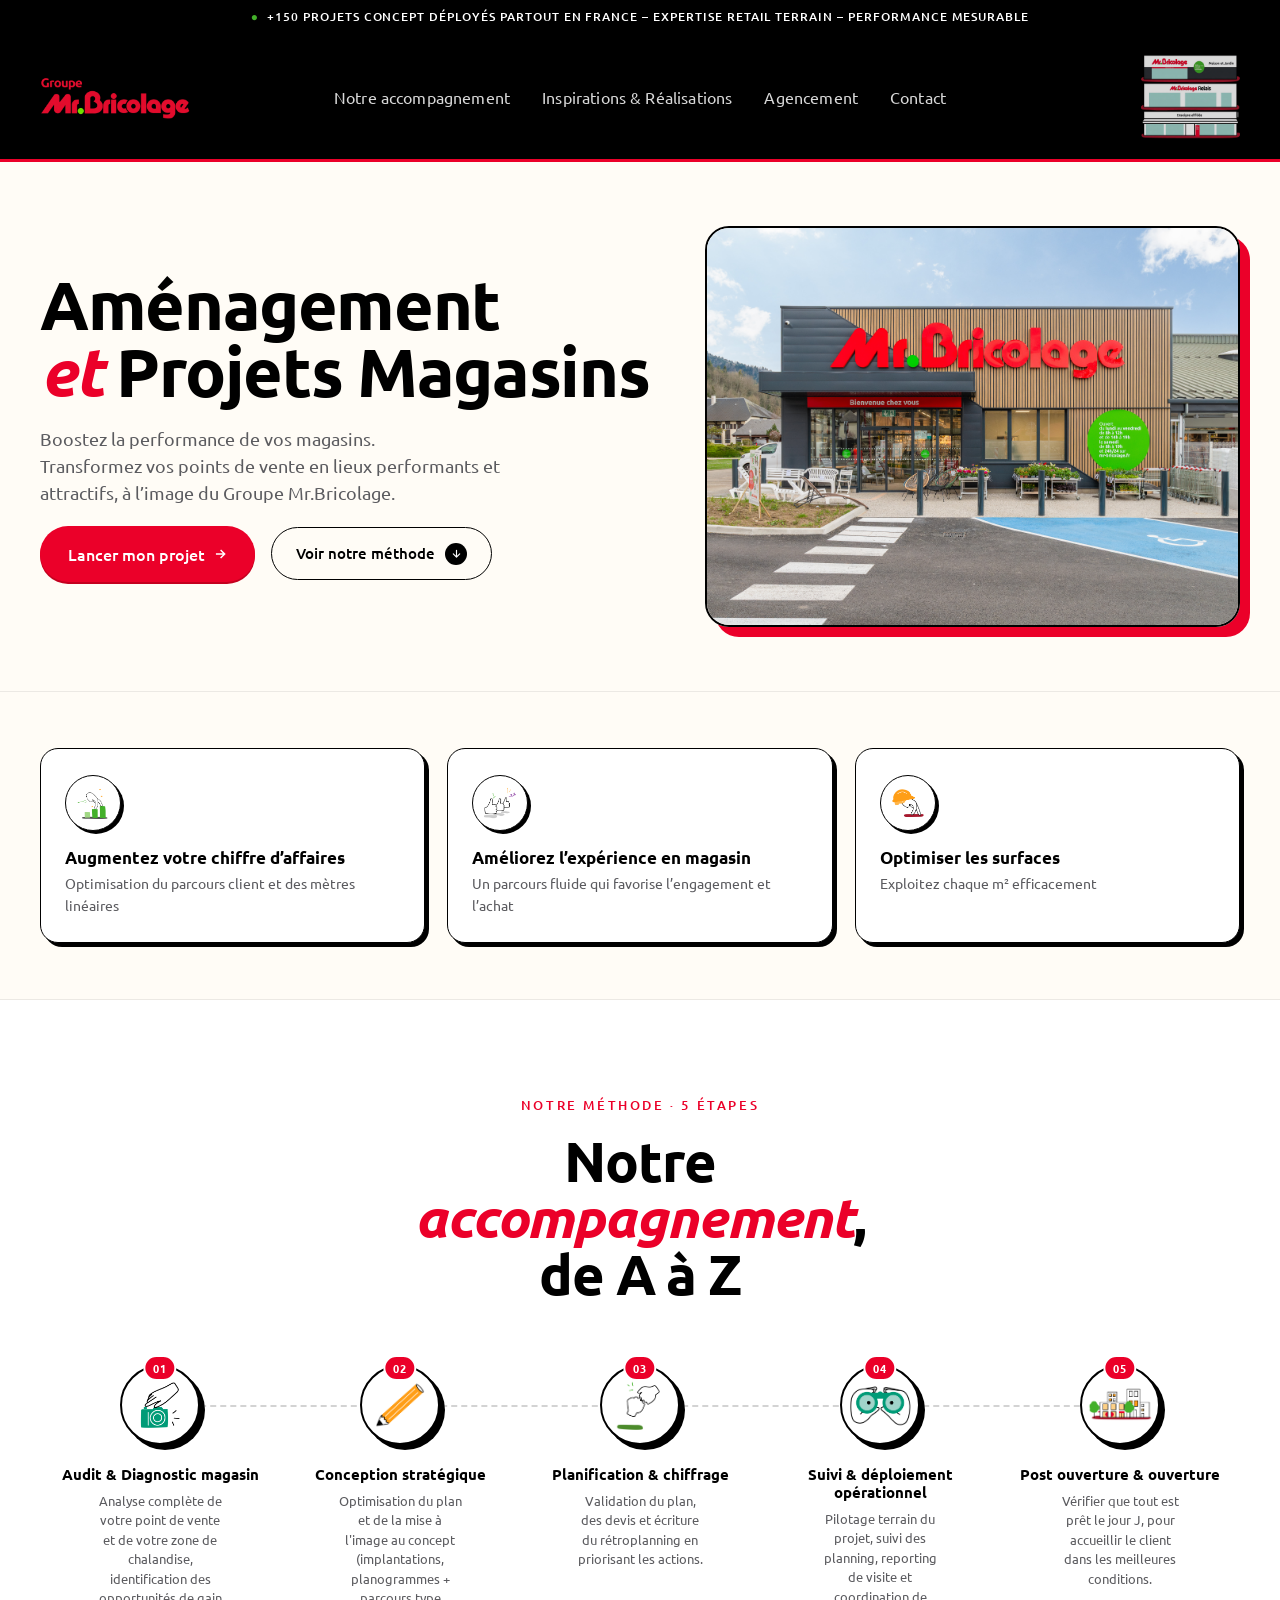
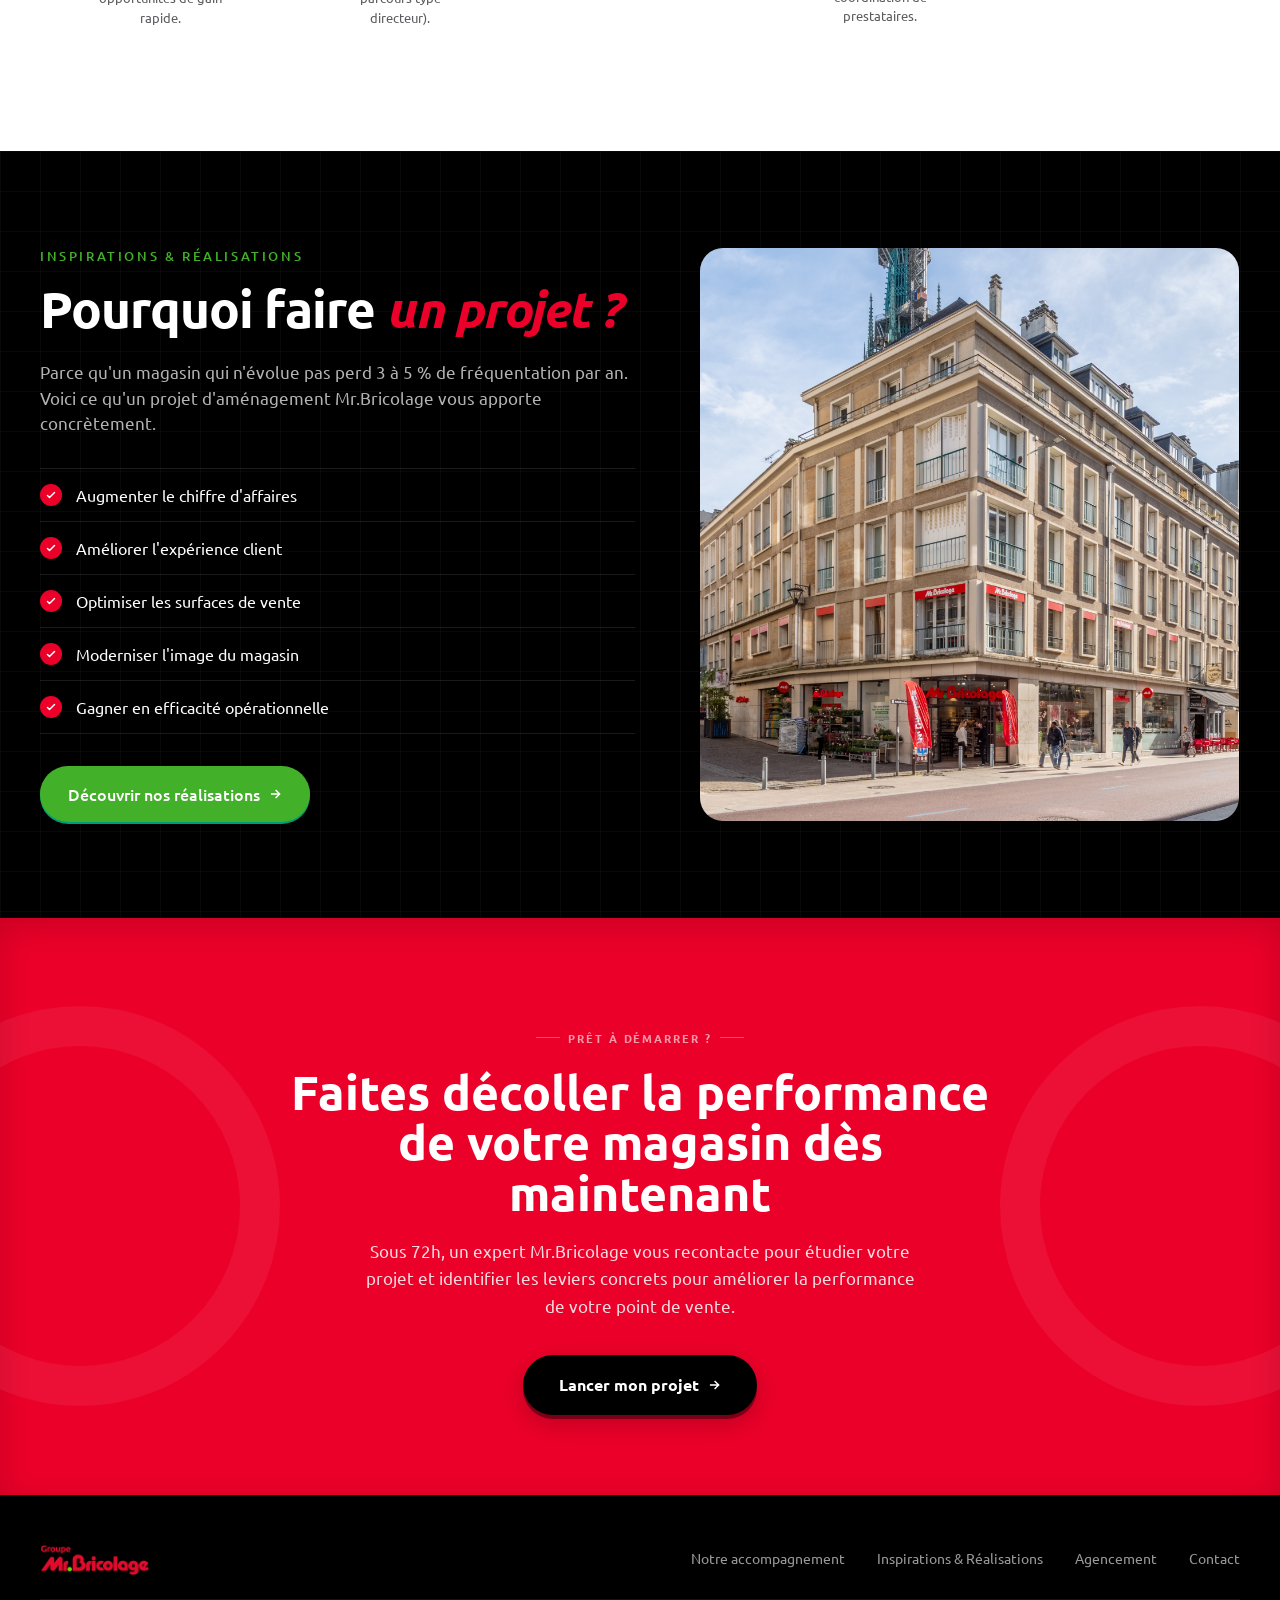
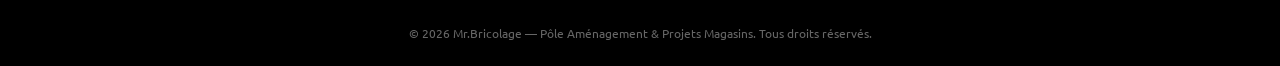
==== commit 8c102bdf: "AAA" ====
--- a/index.html
+++ b/index.html
@@ -32,10 +32,10 @@
     <span></span><span></span><span></span>
   </button>
   <div class="mobile-menu" id="mobile-menu">
-    <a href="#">Notre accompagnement</a>
+    <a href="accompagnement.html">Notre accompagnement</a>
     <a href="#">Inspirations & Réalisations</a>
     <a href="#">Agencement</a>
-    <a href="#contact" onclick="document.getElementById('mobile-menu').classList.remove('open'); document.querySelector('.burger').classList.remove('open')">Contact</a>
+    <a href="#contact">Contact</a>
   </div>
 </header>
 
--- a/styles.css
+++ b/styles.css
@@ -230,15 +230,7 @@
     padding: 0 40px 64px;
     position: relative;
   }
-  .hero-grid-bg {
-    position: absolute;
-    inset: 0;
-    background-image:
-      linear-gradient(rgba(14,14,16,0.04) 1px, transparent 1px),
-      linear-gradient(90deg, rgba(14,14,16,0.04) 1px, transparent 1px);
-    background-size: 32px 32px;
-    pointer-events: none;
-  }
+
 
   .hero-inner {
     max-width: 1280px;
@@ -584,6 +576,32 @@
     height: 42px;
   }
 
+  .acc-card-link:nth-child(1) .acc-icon img {
+  width: 48px;
+  height: 48px;
+}
+
+  .acc-card-link:nth-child(2) .acc-icon img {
+  width: 66px;
+  height: 66px;
+}
+
+
+  .acc-card-link:nth-child(3) .acc-icon img {
+  width: 66px;
+  height: 66px;
+}
+
+  .acc-card-link:nth-child(4) .acc-icon img {
+  width: 66px;
+  height: 66px;
+}
+
+  .acc-card-link:nth-child(5) .acc-icon img {
+  width: 66px;
+  height: 66px;
+}
+
   .acc-title {
     font-family: 'Ubuntu', sans-serif;
     font-weight: 700;
@@ -1023,13 +1041,6 @@
   object-fit: contain;
 }
 
-/* Icônes cards accompagnement */
-.acc-icon img {
-  width: 42px;
-  height: 42px;
-  object-fit: contain;
-}
-
 /* ===== PAGE ACCOMPAGNEMENT ===== */
 
 /* Masquer le alert-bar sur les pages non-accueil */
@@ -1114,7 +1125,7 @@
   color: rgba(227, 224, 224, 0.943); ;
   max-width: 580px;
   line-height: 1.55;
-  margin-bottom: 112px;
+  margin-bottom: 62px;
 }
 
 .timeline-nav {
